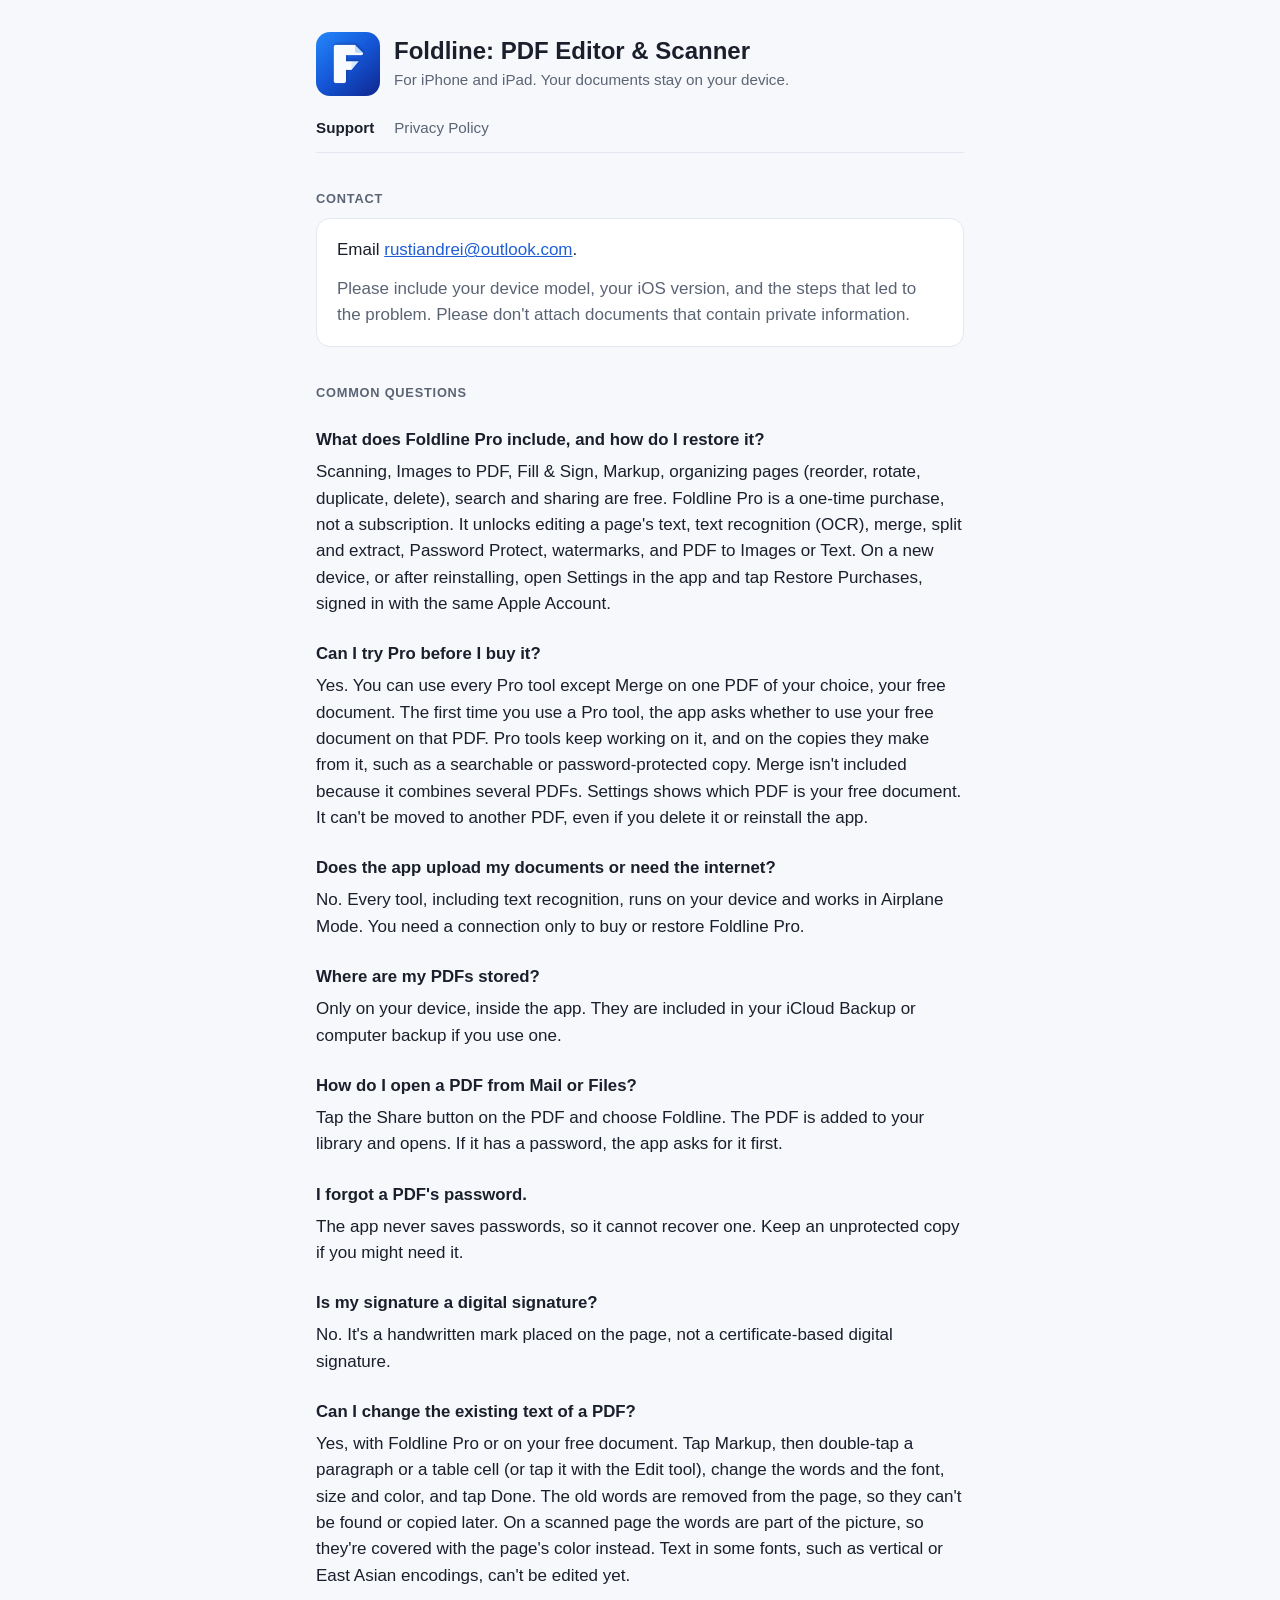
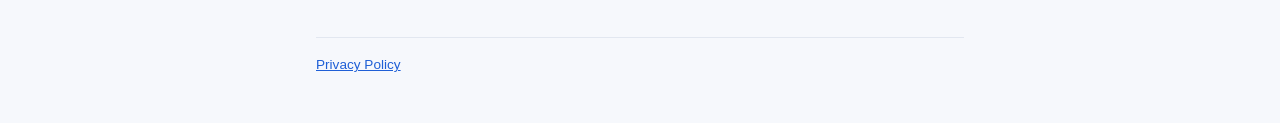
==== index.html @ e6d84f3b "Support and privacy pages for Foldline Co-Authored-By: Claude Opus 5.5 (1M context) <noreply@anthrop" ====
<!doctype html>
<html lang="en">
<head>
  <meta charset="utf-8">
  <meta name="viewport" content="width=device-width, initial-scale=1">
  <title>Foldline Support</title>
  <meta name="description" content="Support for Foldline: PDF Editor &amp; Scanner, an offline PDF scanner and editor for iPhone and iPad.">
  <link rel="icon" type="image/png" href="icon.png">
  <link rel="apple-touch-icon" href="apple-touch-icon.png">
  <link rel="stylesheet" href="style.css">
</head>
<body>
<main>
  <header>
    <img src="icon.png" alt="">
    <div>
      <h1>Foldline: PDF Editor &amp; Scanner</h1>
      <p>For iPhone and iPad. Your documents stay on your device.</p>
    </div>
  </header>

  <nav>
    <a href="./" aria-current="page">Support</a>
    <a href="privacy.html">Privacy Policy</a>
  </nav>

  <h2>Contact</h2>
  <div class="card">
    <p>Email <a href="mailto:rustiandrei@outlook.com">rustiandrei@outlook.com</a>.</p>
    <p class="muted">Please include your device model, your iOS version, and the steps that led to the problem. Please don't attach documents that contain private information.</p>
  </div>

  <h2>Common questions</h2>

  <h3>What does Foldline Pro include, and how do I restore it?</h3>
  <p>Scanning, Images to PDF, Fill &amp; Sign, Markup, organizing pages (reorder, rotate, duplicate, delete), search and sharing are free. Foldline Pro is a one-time purchase, not a subscription. It unlocks editing a page's text, text recognition (OCR), merge, split and extract, Password Protect, watermarks, and PDF to Images or Text. On a new device, or after reinstalling, open Settings in the app and tap Restore Purchases, signed in with the same Apple Account.</p>

  <h3>Can I try Pro before I buy it?</h3>
  <p>Yes. You can use every Pro tool except Merge on one PDF of your choice, your free document. The first time you use a Pro tool, the app asks whether to use your free document on that PDF. Pro tools keep working on it, and on the copies they make from it, such as a searchable or password-protected copy. Merge isn't included because it combines several PDFs. Settings shows which PDF is your free document. It can't be moved to another PDF, even if you delete it or reinstall the app.</p>

  <h3>Does the app upload my documents or need the internet?</h3>
  <p>No. Every tool, including text recognition, runs on your device and works in Airplane Mode. You need a connection only to buy or restore Foldline Pro.</p>

  <h3>Where are my PDFs stored?</h3>
  <p>Only on your device, inside the app. They are included in your iCloud Backup or computer backup if you use one.</p>

  <h3>How do I open a PDF from Mail or Files?</h3>
  <p>Tap the Share button on the PDF and choose Foldline. The PDF is added to your library and opens. If it has a password, the app asks for it first.</p>

  <h3>I forgot a PDF's password.</h3>
  <p>The app never saves passwords, so it cannot recover one. Keep an unprotected copy if you might need it.</p>

  <h3>Is my signature a digital signature?</h3>
  <p>No. It's a handwritten mark placed on the page, not a certificate-based digital signature.</p>

  <h3>Can I change the existing text of a PDF?</h3>
  <p>Yes, with Foldline Pro or on your free document. Tap Markup, then double-tap a paragraph or a table cell (or tap it with the Edit tool), change the words and the font, size and color, and tap Done. The old words are removed from the page, so they can't be found or copied later. On a scanned page the words are part of the picture, so they're covered with the page's color instead. Text in some fonts, such as vertical or East Asian encodings, can't be edited yet.</p>

  <footer>
    <a href="privacy.html">Privacy Policy</a>
  </footer>
</main>
</body>
</html>
---- style.css ----
:root {
  --bg: #f6f8fc;
  --card: #ffffff;
  --text: #1a1f2b;
  --muted: #5b6474;
  --line: #e2e7f0;
  --accent: #1f5fd6;
}

@media (prefers-color-scheme: dark) {
  :root {
    --bg: #0f1218;
    --card: #181c24;
    --text: #e8ebf1;
    --muted: #9aa3b2;
    --line: #2a303b;
    --accent: #6ea8ff;
  }
}

* { box-sizing: border-box; }

body {
  margin: 0;
  background: var(--bg);
  color: var(--text);
  font: 17px/1.55 -apple-system, BlinkMacSystemFont, "Segoe UI", Roboto, Helvetica, Arial, sans-serif;
  -webkit-text-size-adjust: 100%;
}

main {
  max-width: 680px;
  margin: 0 auto;
  padding: 32px 16px 48px;
}

header {
  display: flex;
  align-items: center;
  gap: 14px;
  margin-bottom: 8px;
}

header img {
  width: 64px;
  height: 64px;
  border-radius: 14px;
  flex-shrink: 0;
}

header h1 {
  margin: 0;
  font-size: 1.5rem;
  line-height: 1.2;
}

header p {
  margin: 2px 0 0;
  color: var(--muted);
  font-size: 0.95rem;
}

nav {
  display: flex;
  gap: 20px;
  margin: 20px 0 28px;
  padding-bottom: 12px;
  border-bottom: 1px solid var(--line);
  font-size: 0.95rem;
}

nav a { color: var(--muted); text-decoration: none; }
nav a[aria-current="page"] { color: var(--text); font-weight: 600; }

a { color: var(--accent); }

h2 {
  margin: 36px 0 10px;
  font-size: 0.8rem;
  letter-spacing: 0.06em;
  text-transform: uppercase;
  color: var(--muted);
}

h3 {
  margin: 24px 0 6px;
  font-size: 1.05rem;
}

p { margin: 0 0 12px; }

.card {
  background: var(--card);
  border: 1px solid var(--line);
  border-radius: 14px;
  padding: 18px 20px;
}

.card p:last-child { margin-bottom: 0; }

.muted { color: var(--muted); }

footer {
  margin-top: 48px;
  padding-top: 16px;
  border-top: 1px solid var(--line);
  color: var(--muted);
  font-size: 0.85rem;
}
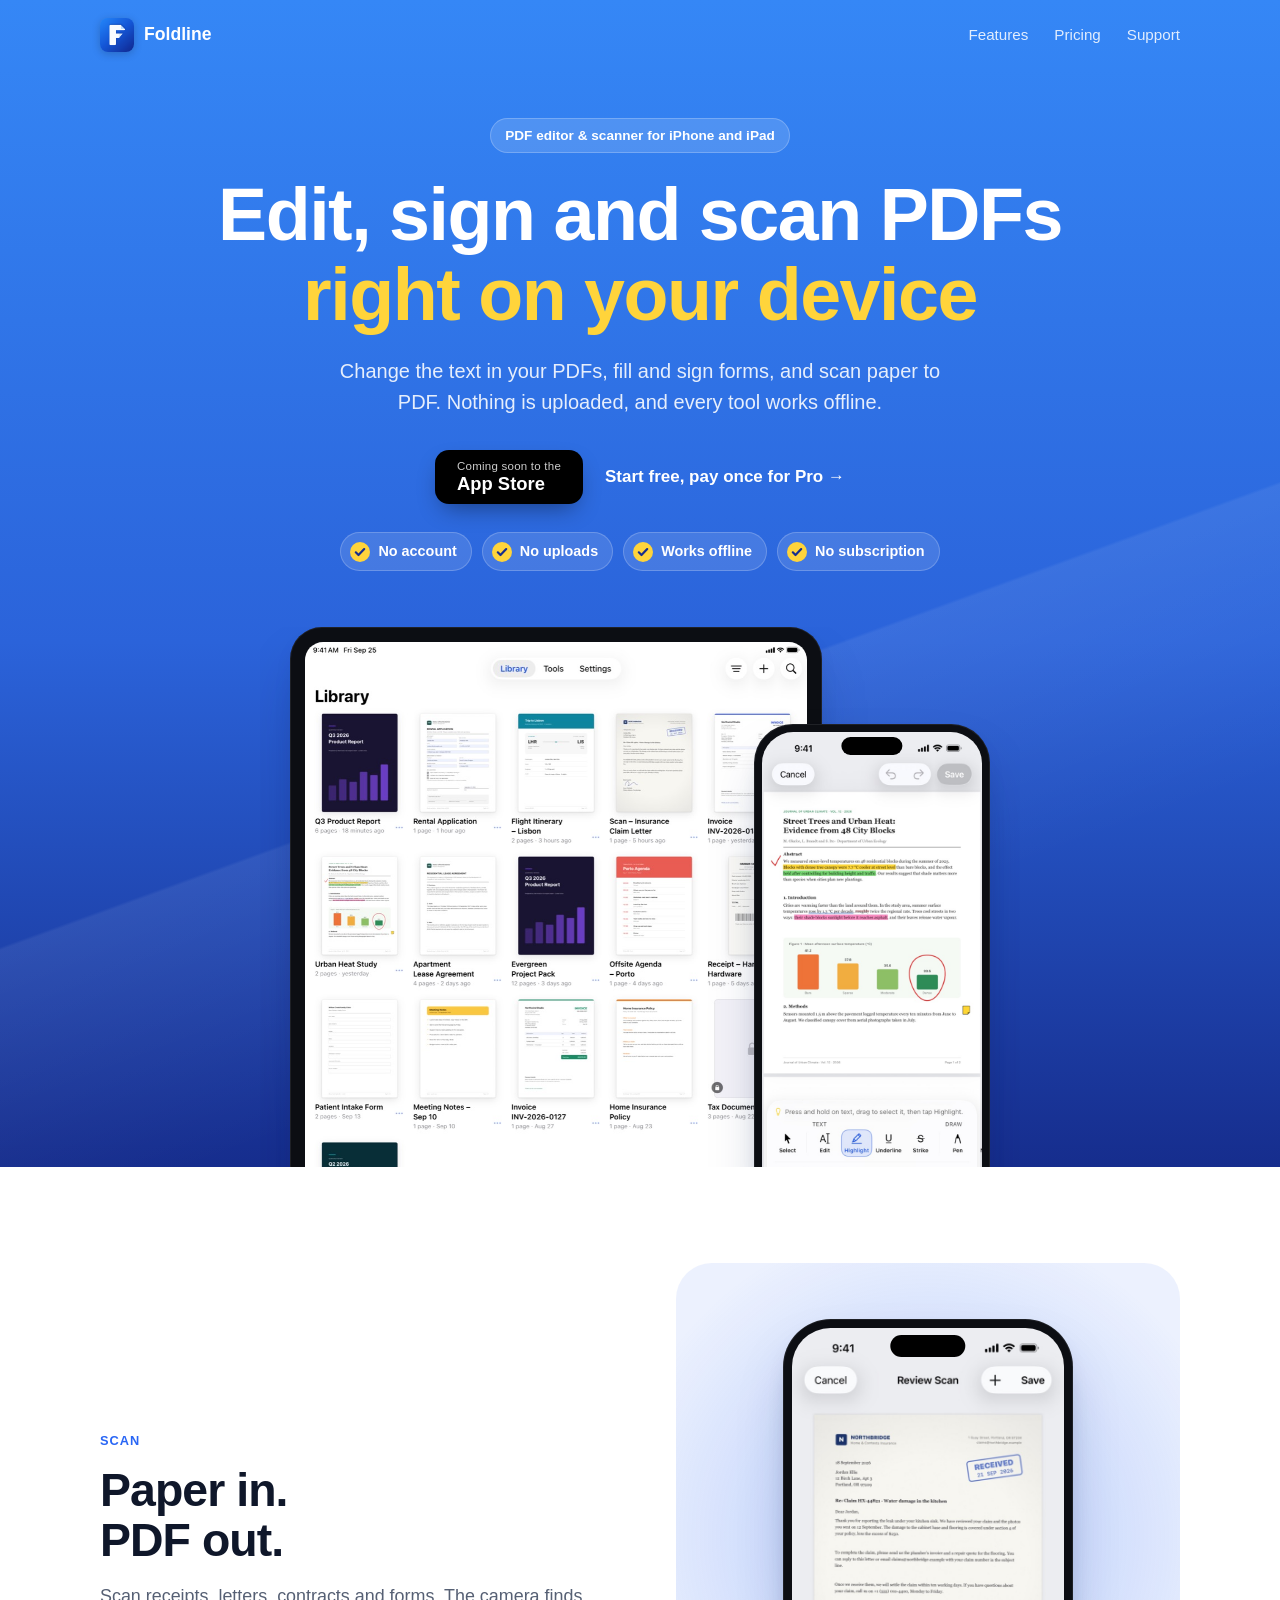
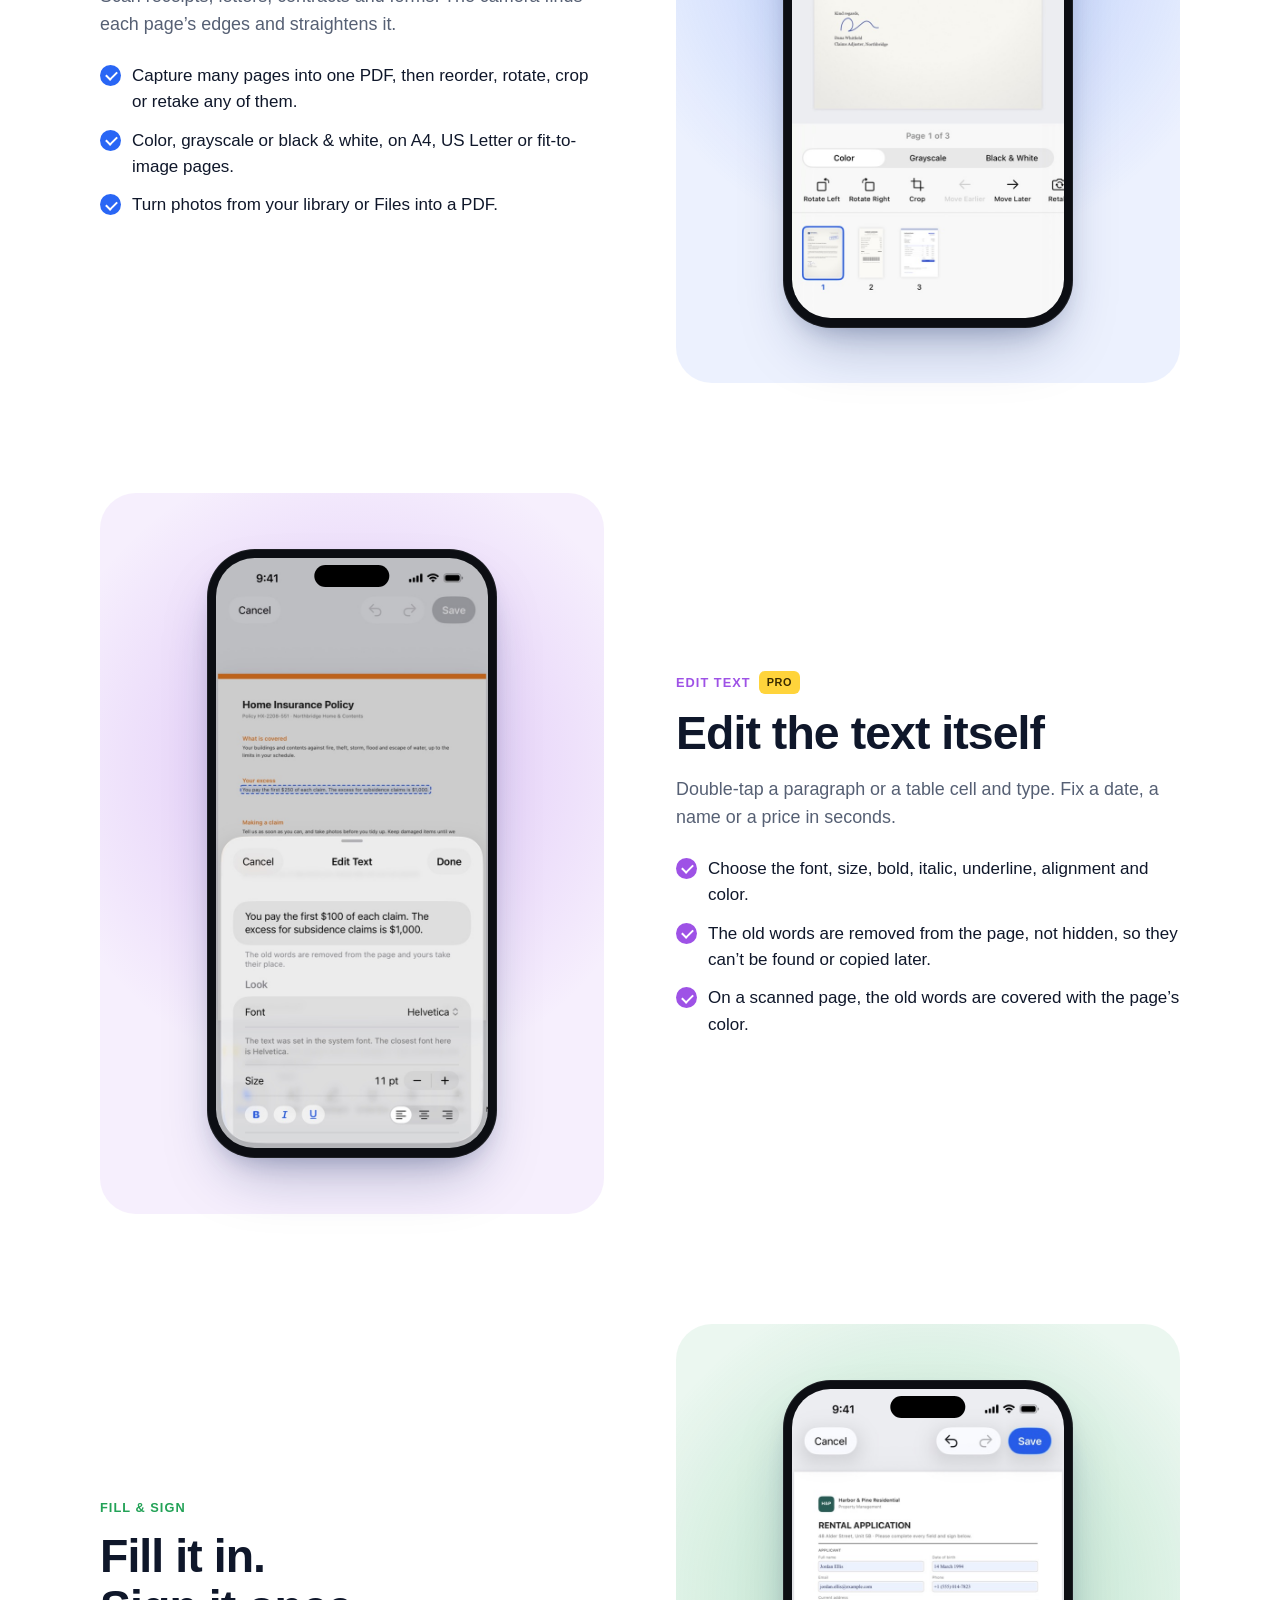
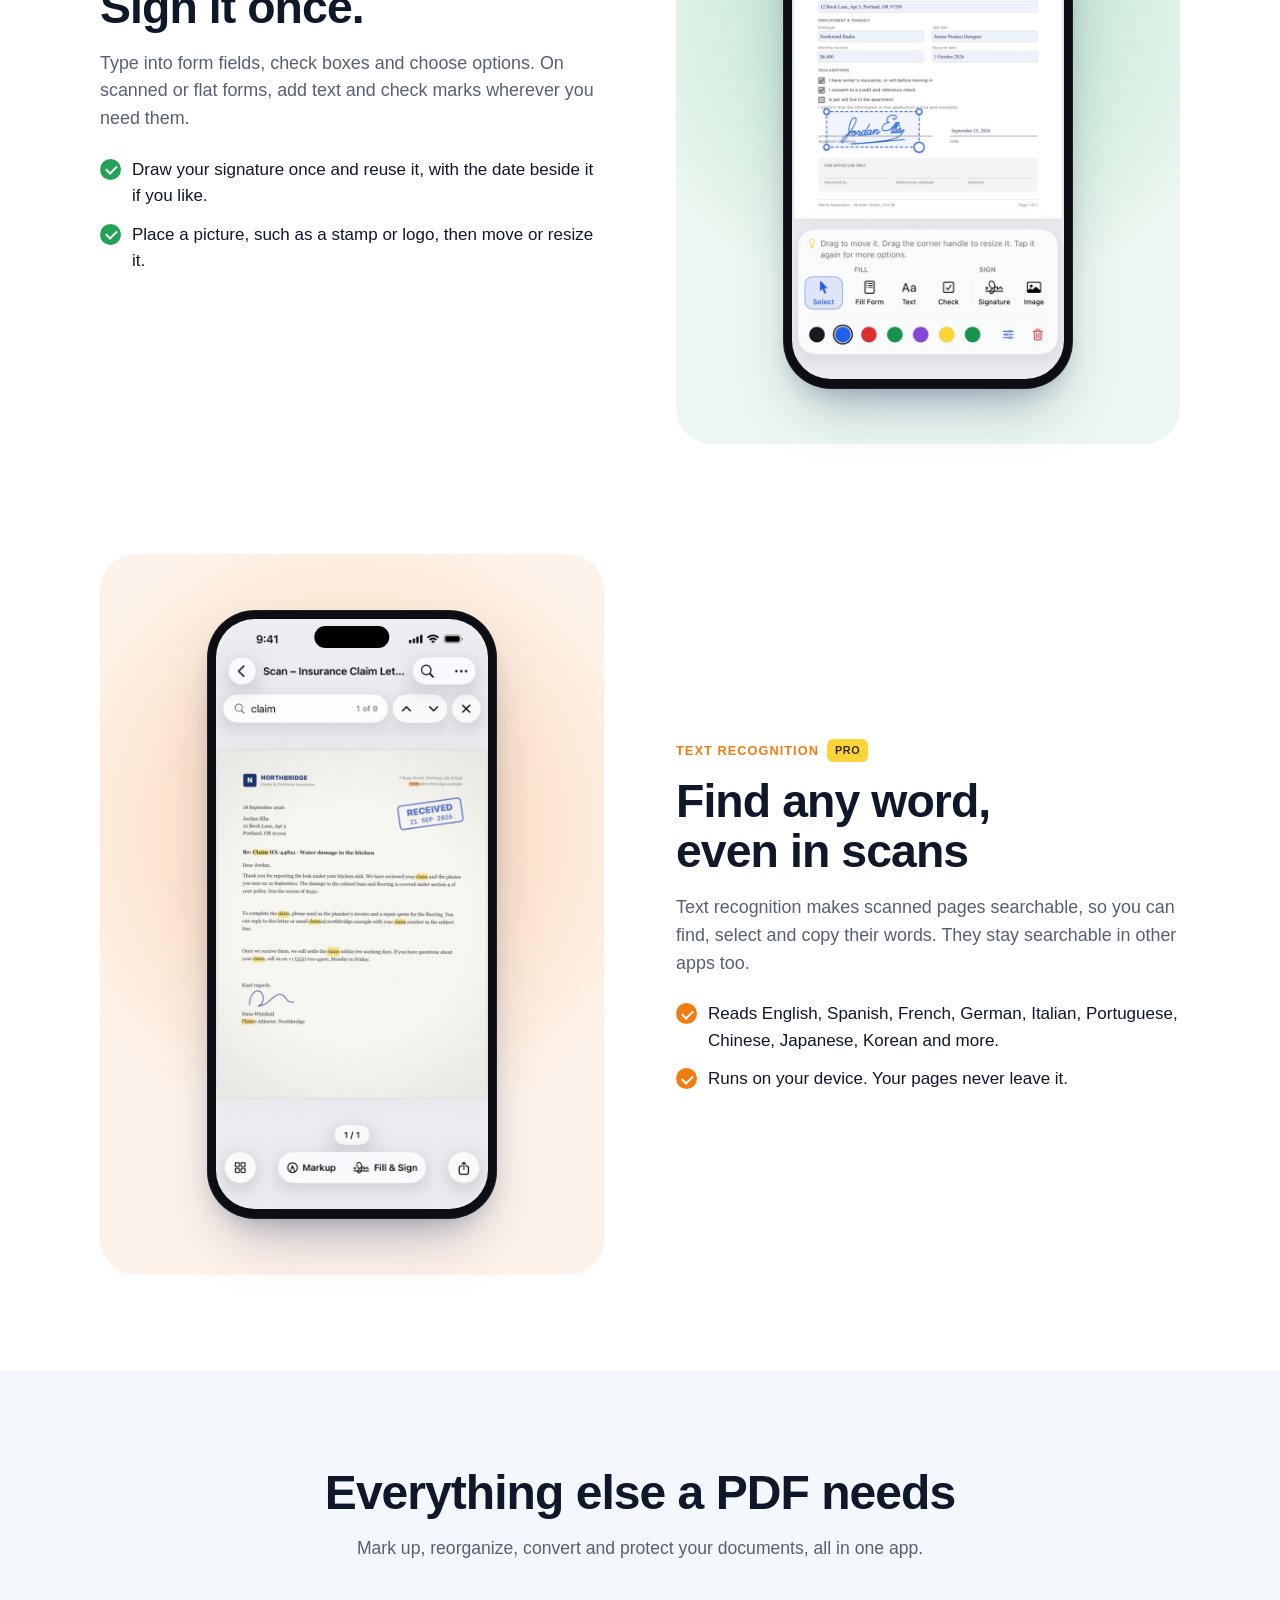
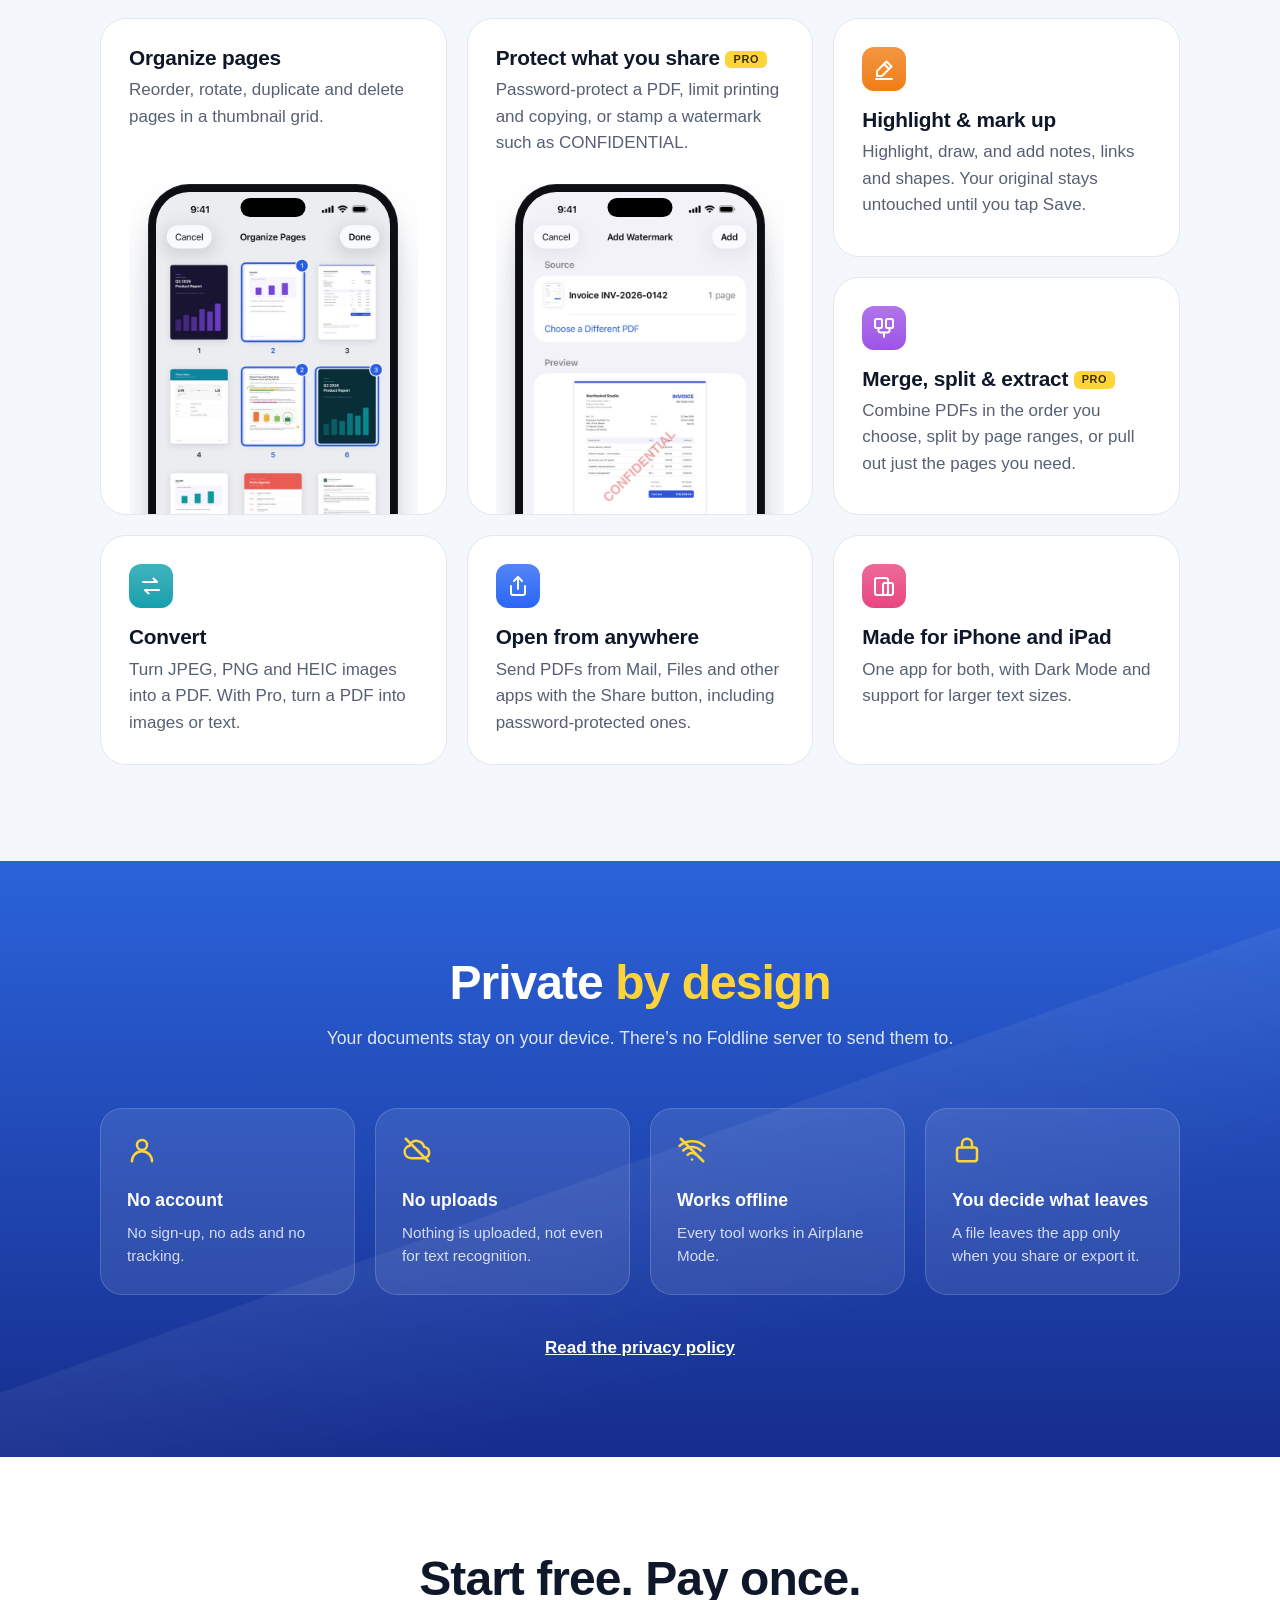
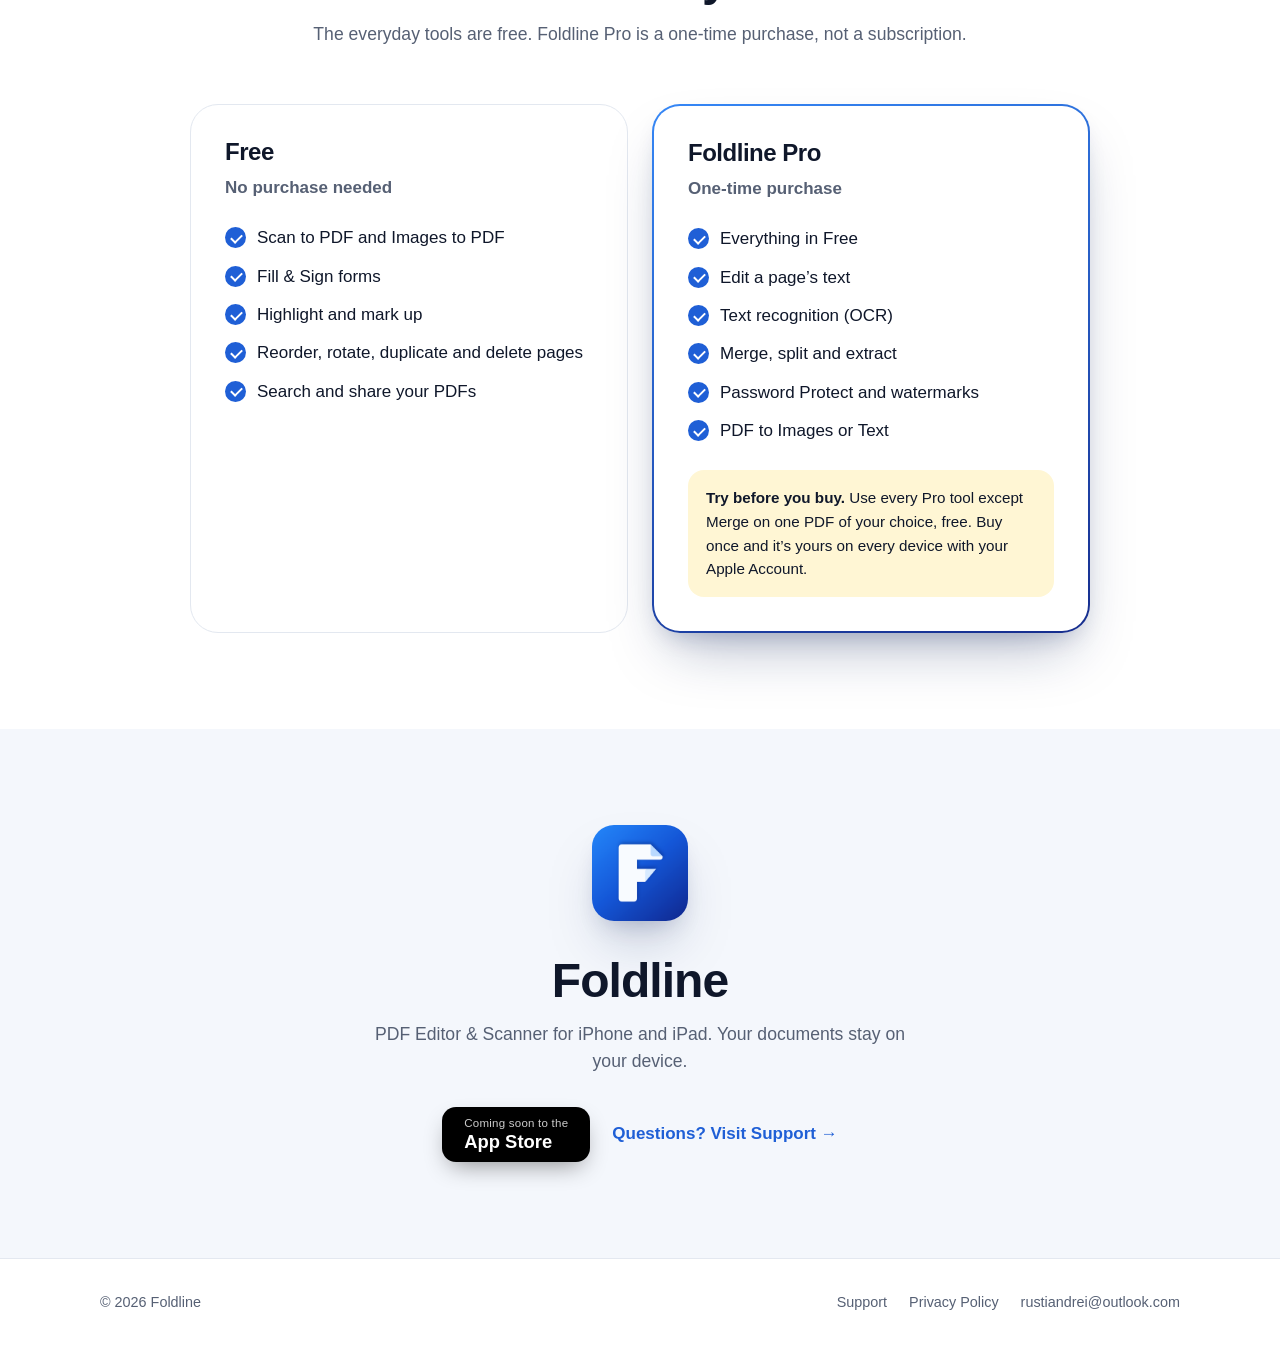
==== commit 67197661: "Marketing home page; support page moves to support.html Co-Authored-By: Claude Opus 5.5 (1M context)" ====
--- a/index.html
+++ b/index.html
@@ -3,62 +3,271 @@
 <head>
   <meta charset="utf-8">
   <meta name="viewport" content="width=device-width, initial-scale=1">
-  <title>Foldline Support</title>
-  <meta name="description" content="Support for Foldline: PDF Editor &amp; Scanner, an offline PDF scanner and editor for iPhone and iPad.">
+  <title>Foldline: PDF Editor &amp; Scanner for iPhone and iPad</title>
+  <meta name="description" content="Edit the text in your PDFs, fill and sign forms, and scan paper to PDF on iPhone and iPad. No account, no uploads, and every tool works offline.">
+  <meta name="theme-color" content="#3587f6">
+  <link rel="canonical" href="https://rustiandrei.github.io/foldline/">
+  <meta property="og:type" content="website">
+  <meta property="og:site_name" content="Foldline">
+  <meta property="og:title" content="Foldline: PDF Editor &amp; Scanner">
+  <meta property="og:description" content="Edit, sign and scan PDFs right on your iPhone and iPad. No account, no uploads, works offline.">
+  <meta property="og:url" content="https://rustiandrei.github.io/foldline/">
+  <meta property="og:image" content="https://rustiandrei.github.io/foldline/og.png">
+  <meta property="og:image:width" content="1200">
+  <meta property="og:image:height" content="630">
+  <meta name="twitter:card" content="summary_large_image">
   <link rel="icon" type="image/png" href="icon.png">
   <link rel="apple-touch-icon" href="apple-touch-icon.png">
-  <link rel="stylesheet" href="style.css">
+  <link rel="stylesheet" href="home.css">
 </head>
 <body>
+
+<header class="hero">
+  <div class="wrap topnav">
+    <a class="brand" href="./"><img src="icon.png" alt="">Foldline</a>
+    <nav>
+      <a class="wide" href="#features">Features</a>
+      <a class="wide" href="#pricing">Pricing</a>
+      <a href="support.html">Support</a>
+    </nav>
+  </div>
+
+  <div class="wrap hero-copy">
+    <span class="pill">PDF editor &amp; scanner for iPhone and iPad</span>
+    <h1><span class="line">Edit, sign and scan PDFs</span> <span class="line hl">right on your device</span></h1>
+    <p class="lede">Change the text in your PDFs, fill and sign forms, and scan paper to PDF. Nothing is uploaded, and every tool works offline.</p>
+    <div class="actions">
+      <span class="store" role="note"><small>Coming soon to the</small><strong>App Store</strong></span>
+      <a class="textlink" href="#pricing">Start free, pay once for Pro →</a>
+    </div>
+    <ul class="checks">
+      <li>No account</li>
+      <li>No uploads</li>
+      <li>Works offline</li>
+      <li>No subscription</li>
+    </ul>
+  </div>
+
+  <div class="devices">
+    <div class="tablet"><div class="bezel"><img src="img/ipad-library.jpg" width="900" height="1200" alt="The Foldline library on iPad, with a report, a rental application, a flight itinerary and a scanned letter"></div></div>
+    <div class="phone"><div class="bezel"><img src="img/iphone-markup.jpg" width="600" height="1304" alt="An article marked up in Foldline on iPhone, with highlighted sentences and a circled chart"></div></div>
+  </div>
+</header>
+
 <main>
-  <header>
-    <img src="icon.png" alt="">
-    <div>
-      <h1>Foldline: PDF Editor &amp; Scanner</h1>
-      <p>For iPhone and iPad. Your documents stay on your device.</p>
-    </div>
-  </header>
-
-  <nav>
-    <a href="./" aria-current="page">Support</a>
-    <a href="privacy.html">Privacy Policy</a>
-  </nav>
-
-  <h2>Contact</h2>
-  <div class="card">
-    <p>Email <a href="mailto:rustiandrei@outlook.com">rustiandrei@outlook.com</a>.</p>
-    <p class="muted">Please include your device model, your iOS version, and the steps that led to the problem. Please don't attach documents that contain private information.</p>
-  </div>
-
-  <h2>Common questions</h2>
-
-  <h3>What does Foldline Pro include, and how do I restore it?</h3>
-  <p>Scanning, Images to PDF, Fill &amp; Sign, Markup, organizing pages (reorder, rotate, duplicate, delete), search and sharing are free. Foldline Pro is a one-time purchase, not a subscription. It unlocks editing a page's text, text recognition (OCR), merge, split and extract, Password Protect, watermarks, and PDF to Images or Text. On a new device, or after reinstalling, open Settings in the app and tap Restore Purchases, signed in with the same Apple Account.</p>
-
-  <h3>Can I try Pro before I buy it?</h3>
-  <p>Yes. You can use every Pro tool except Merge on one PDF of your choice, your free document. The first time you use a Pro tool, the app asks whether to use your free document on that PDF. Pro tools keep working on it, and on the copies they make from it, such as a searchable or password-protected copy. Merge isn't included because it combines several PDFs. Settings shows which PDF is your free document. It can't be moved to another PDF, even if you delete it or reinstall the app.</p>
-
-  <h3>Does the app upload my documents or need the internet?</h3>
-  <p>No. Every tool, including text recognition, runs on your device and works in Airplane Mode. You need a connection only to buy or restore Foldline Pro.</p>
-
-  <h3>Where are my PDFs stored?</h3>
-  <p>Only on your device, inside the app. They are included in your iCloud Backup or computer backup if you use one.</p>
-
-  <h3>How do I open a PDF from Mail or Files?</h3>
-  <p>Tap the Share button on the PDF and choose Foldline. The PDF is added to your library and opens. If it has a password, the app asks for it first.</p>
-
-  <h3>I forgot a PDF's password.</h3>
-  <p>The app never saves passwords, so it cannot recover one. Keep an unprotected copy if you might need it.</p>
-
-  <h3>Is my signature a digital signature?</h3>
-  <p>No. It's a handwritten mark placed on the page, not a certificate-based digital signature.</p>
-
-  <h3>Can I change the existing text of a PDF?</h3>
-  <p>Yes, with Foldline Pro or on your free document. Tap Markup, then double-tap a paragraph or a table cell (or tap it with the Edit tool), change the words and the font, size and color, and tap Done. The old words are removed from the page, so they can't be found or copied later. On a scanned page the words are part of the picture, so they're covered with the page's color instead. Text in some fonts, such as vertical or East Asian encodings, can't be edited yet.</p>
-
-  <footer>
-    <a href="privacy.html">Privacy Policy</a>
-  </footer>
+  <section id="features">
+    <div class="wrap">
+
+      <div class="feature t-blue">
+        <div class="copy">
+          <div class="eyebrow">Scan</div>
+          <h2>Paper in.<br>PDF out.</h2>
+          <p>Scan receipts, letters, contracts and forms. The camera finds each page’s edges and straightens it.</p>
+          <ul class="ticks">
+            <li>Capture many pages into one PDF, then reorder, rotate, crop or retake any of them.</li>
+            <li>Color, grayscale or black &amp; white, on A4, US Letter or fit-to-image pages.</li>
+            <li>Turn photos from your library or Files into a PDF.</li>
+          </ul>
+        </div>
+        <div class="visual">
+          <div class="phone"><div class="bezel"><img src="img/iphone-scan-review.jpg" width="600" height="1304" loading="lazy" alt="Reviewing a three-page scan, with color, grayscale and black and white options"></div></div>
+        </div>
+      </div>
+
+      <div class="feature t-purple">
+        <div class="copy">
+          <div class="eyebrow">Edit text <span class="pro">Pro</span></div>
+          <h2>Edit the text itself</h2>
+          <p>Double-tap a paragraph or a table cell and type. Fix a date, a name or a price in seconds.</p>
+          <ul class="ticks">
+            <li>Choose the font, size, bold, italic, underline, alignment and color.</li>
+            <li>The old words are removed from the page, not hidden, so they can’t be found or copied later.</li>
+            <li>On a scanned page, the old words are covered with the page’s color.</li>
+          </ul>
+        </div>
+        <div class="visual">
+          <div class="phone"><div class="bezel"><img src="img/iphone-edit-text.jpg" width="600" height="1304" loading="lazy" alt="Changing a sentence in an insurance policy with the Edit Text panel"></div></div>
+        </div>
+      </div>
+
+      <div class="feature t-green">
+        <div class="copy">
+          <div class="eyebrow">Fill &amp; Sign</div>
+          <h2>Fill it in.<br>Sign it once.</h2>
+          <p>Type into form fields, check boxes and choose options. On scanned or flat forms, add text and check marks wherever you need them.</p>
+          <ul class="ticks">
+            <li>Draw your signature once and reuse it, with the date beside it if you like.</li>
+            <li>Place a picture, such as a stamp or logo, then move or resize it.</li>
+          </ul>
+        </div>
+        <div class="visual">
+          <div class="phone"><div class="bezel"><img src="img/iphone-fill-sign.jpg" width="600" height="1304" loading="lazy" alt="A rental application filled in and signed in Foldline"></div></div>
+        </div>
+      </div>
+
+      <div class="feature t-orange">
+        <div class="copy">
+          <div class="eyebrow">Text recognition <span class="pro">Pro</span></div>
+          <h2>Find any word, even in scans</h2>
+          <p>Text recognition makes scanned pages searchable, so you can find, select and copy their words. They stay searchable in other apps too.</p>
+          <ul class="ticks">
+            <li>Reads English, Spanish, French, German, Italian, Portuguese, Chinese, Japanese, Korean and more.</li>
+            <li>Runs on your device. Your pages never leave it.</li>
+          </ul>
+        </div>
+        <div class="visual">
+          <div class="phone"><div class="bezel"><img src="img/iphone-search.jpg" width="600" height="1304" loading="lazy" alt="Searching a scanned letter for the word claim, with each match highlighted"></div></div>
+        </div>
+      </div>
+
+    </div>
+  </section>
+
+  <section class="alt">
+    <div class="wrap">
+      <div class="section-head">
+        <h2>Everything else a PDF needs</h2>
+        <p>Mark up, reorganize, convert and protect your documents, all in one app.</p>
+      </div>
+
+      <div class="bento">
+        <div class="card tall t-indigo">
+          <h3>Organize pages</h3>
+          <p>Reorder, rotate, duplicate and delete pages in a thumbnail grid.</p>
+          <div class="shot"><div class="phone"><div class="bezel"><img src="img/iphone-organize.jpg" width="600" height="1304" loading="lazy" alt="Selecting pages in the Organize Pages grid"></div></div></div>
+        </div>
+
+        <div class="card tall t-red">
+          <h3>Protect what you share <span class="pro">Pro</span></h3>
+          <p>Password-protect a PDF, limit printing and copying, or stamp a watermark such as CONFIDENTIAL.</p>
+          <div class="shot"><div class="phone"><div class="bezel"><img src="img/iphone-watermark.jpg" width="600" height="1304" loading="lazy" alt="Adding a CONFIDENTIAL watermark to an invoice"></div></div></div>
+        </div>
+
+        <div class="card t-orange">
+          <div class="tile"><svg viewBox="0 0 24 24" fill="none" stroke="currentColor" stroke-width="2" stroke-linecap="round" stroke-linejoin="round" aria-hidden="true"><path d="M14.5 4.5l5 5L10 19H5v-5z"/><path d="M12 7l5 5"/><path d="M4 22h16"/></svg></div>
+          <h3>Highlight &amp; mark up</h3>
+          <p>Highlight, draw, and add notes, links and shapes. Your original stays untouched until you tap Save.</p>
+        </div>
+
+        <div class="card t-purple">
+          <div class="tile"><svg viewBox="0 0 24 24" fill="none" stroke="currentColor" stroke-width="2" stroke-linecap="round" stroke-linejoin="round" aria-hidden="true"><rect x="3" y="3" width="7" height="9" rx="1.5"/><rect x="14" y="3" width="7" height="9" rx="1.5"/><path d="M6.5 12v2.5a2 2 0 0 0 2 2h7a2 2 0 0 0 2-2V12"/><path d="M12 16.5V21"/></svg></div>
+          <h3>Merge, split &amp; extract <span class="pro">Pro</span></h3>
+          <p>Combine PDFs in the order you choose, split by page ranges, or pull out just the pages you need.</p>
+        </div>
+
+        <div class="card t-teal">
+          <div class="tile"><svg viewBox="0 0 24 24" fill="none" stroke="currentColor" stroke-width="2" stroke-linecap="round" stroke-linejoin="round" aria-hidden="true"><path d="M4 8h14l-3.5-3.5"/><path d="M20 16H6l3.5 3.5"/></svg></div>
+          <h3>Convert</h3>
+          <p>Turn JPEG, PNG and HEIC images into a PDF. With Pro, turn a PDF into images or text.</p>
+        </div>
+
+        <div class="card t-blue">
+          <div class="tile"><svg viewBox="0 0 24 24" fill="none" stroke="currentColor" stroke-width="2" stroke-linecap="round" stroke-linejoin="round" aria-hidden="true"><path d="M12 3v12"/><path d="M8 7l4-4 4 4"/><path d="M5 12v7a2 2 0 0 0 2 2h10a2 2 0 0 0 2-2v-7"/></svg></div>
+          <h3>Open from anywhere</h3>
+          <p>Send PDFs from Mail, Files and other apps with the Share button, including password-protected ones.</p>
+        </div>
+
+        <div class="card t-pink last">
+          <div class="tile"><svg viewBox="0 0 24 24" fill="none" stroke="currentColor" stroke-width="2" stroke-linecap="round" stroke-linejoin="round" aria-hidden="true"><rect x="3" y="4" width="13" height="17" rx="2"/><rect x="11" y="9" width="10" height="12" rx="2"/></svg></div>
+          <h3>Made for iPhone and iPad</h3>
+          <p>One app for both, with Dark Mode and support for larger text sizes.</p>
+        </div>
+      </div>
+    </div>
+  </section>
+
+  <section class="band">
+    <div class="wrap">
+      <div class="section-head">
+        <h2>Private <span class="hl">by design</span></h2>
+        <p>Your documents stay on your device. There’s no Foldline server to send them to.</p>
+      </div>
+      <ul class="promises">
+        <li>
+          <svg viewBox="0 0 24 24" fill="none" stroke="currentColor" stroke-width="2" stroke-linecap="round" stroke-linejoin="round" aria-hidden="true"><circle cx="12" cy="8" r="4"/><path d="M4 21a8 8 0 0 1 16 0"/></svg>
+          <strong>No account</strong>
+          <span>No sign-up, no ads and no tracking.</span>
+        </li>
+        <li>
+          <svg viewBox="0 0 24 24" fill="none" stroke="currentColor" stroke-width="2" stroke-linecap="round" stroke-linejoin="round" aria-hidden="true"><path d="M7 18.5h10a4.5 4.5 0 0 0 .6-9A6 6 0 0 0 6.1 8.6 5 5 0 0 0 7 18.5z"/><path d="M3 3l18 18"/></svg>
+          <strong>No uploads</strong>
+          <span>Nothing is uploaded, not even for text recognition.</span>
+        </li>
+        <li>
+          <svg viewBox="0 0 24 24" fill="none" stroke="currentColor" stroke-width="2" stroke-linecap="round" stroke-linejoin="round" aria-hidden="true"><path d="M2 8.8a15 15 0 0 1 20 0"/><path d="M5 12.4a10 10 0 0 1 14 0"/><path d="M8.5 15.9a5 5 0 0 1 7 0"/><path d="M12 19.5h.01"/><path d="M3 3l18 18"/></svg>
+          <strong>Works offline</strong>
+          <span>Every tool works in Airplane Mode.</span>
+        </li>
+        <li>
+          <svg viewBox="0 0 24 24" fill="none" stroke="currentColor" stroke-width="2" stroke-linecap="round" stroke-linejoin="round" aria-hidden="true"><rect x="4" y="10" width="16" height="11" rx="2"/><path d="M8 10V7a4 4 0 0 1 8 0v3"/></svg>
+          <strong>You decide what leaves</strong>
+          <span>A file leaves the app only when you share or export it.</span>
+        </li>
+      </ul>
+      <p class="more-link"><a href="privacy.html">Read the privacy policy</a></p>
+    </div>
+  </section>
+
+  <section id="pricing">
+    <div class="wrap">
+      <div class="section-head">
+        <h2>Start free. Pay once.</h2>
+        <p>The everyday tools are free. Foldline Pro is a one-time purchase, not a subscription.</p>
+      </div>
+
+      <div class="plans">
+        <div class="plan">
+          <h3>Free</h3>
+          <p class="price">No purchase needed</p>
+          <ul class="ticks">
+            <li>Scan to PDF and Images to PDF</li>
+            <li>Fill &amp; Sign forms</li>
+            <li>Highlight and mark up</li>
+            <li>Reorder, rotate, duplicate and delete pages</li>
+            <li>Search and share your PDFs</li>
+          </ul>
+        </div>
+
+        <div class="plan featured">
+          <h3>Foldline Pro</h3>
+          <p class="price">One-time purchase</p>
+          <ul class="ticks">
+            <li>Everything in Free</li>
+            <li>Edit a page’s text</li>
+            <li>Text recognition (OCR)</li>
+            <li>Merge, split and extract</li>
+            <li>Password Protect and watermarks</li>
+            <li>PDF to Images or Text</li>
+          </ul>
+          <p class="note"><strong>Try before you buy.</strong> Use every Pro tool except Merge on one PDF of your choice, free. Buy once and it’s yours on every device with your Apple Account.</p>
+        </div>
+      </div>
+    </div>
+  </section>
+
+  <section class="final alt">
+    <div class="wrap">
+      <img class="icon" src="icon.png" width="96" height="96" alt="">
+      <h2>Foldline</h2>
+      <p>PDF Editor &amp; Scanner for iPhone and iPad. Your documents stay on your device.</p>
+      <div class="actions">
+        <span class="store" role="note"><small>Coming soon to the</small><strong>App Store</strong></span>
+        <a class="textlink" href="support.html">Questions? Visit Support →</a>
+      </div>
+    </div>
+  </section>
 </main>
+
+<footer>
+  <div class="wrap">
+    <span>© 2026 Foldline</span>
+    <nav>
+      <a href="support.html">Support</a>
+      <a href="privacy.html">Privacy Policy</a>
+      <a href="mailto:rustiandrei@outlook.com">rustiandrei@outlook.com</a>
+    </nav>
+  </div>
+</footer>
+
 </body>
 </html>
--- a/home.css
+++ b/home.css
@@ -0,0 +1,478 @@
+:root {
+  --blue-1: #3587f6;
+  --blue-2: #2b63da;
+  --blue-3: #162d8d;
+  --yellow: #ffd43b;
+
+  --bg: #ffffff;
+  --bg-alt: #f4f7fc;
+  --card: #ffffff;
+  --text: #0f172a;
+  --muted: #566074;
+  --line: #e3e8f0;
+  --accent: #1f5fd6;
+  --shadow: 0 30px 60px -20px rgba(15, 35, 90, 0.35), 0 12px 24px -12px rgba(15, 35, 90, 0.25);
+}
+
+@media (prefers-color-scheme: dark) {
+  :root {
+    --bg: #0b0e14;
+    --bg-alt: #10141c;
+    --card: #151a23;
+    --text: #e9edf3;
+    --muted: #9aa3b2;
+    --line: #232a36;
+    --accent: #6ea8ff;
+    --shadow: 0 30px 60px -20px rgba(0, 0, 0, 0.7), 0 12px 24px -12px rgba(0, 0, 0, 0.5);
+  }
+}
+
+* { box-sizing: border-box; }
+
+html { scroll-behavior: smooth; }
+@media (prefers-reduced-motion: reduce) { html { scroll-behavior: auto; } }
+
+body {
+  margin: 0;
+  background: var(--bg);
+  color: var(--text);
+  font: 17px/1.55 -apple-system, BlinkMacSystemFont, "SF Pro Text", "Segoe UI", Roboto, Helvetica, Arial, sans-serif;
+  -webkit-font-smoothing: antialiased;
+  -webkit-text-size-adjust: 100%;
+}
+
+a { color: var(--accent); }
+
+.wrap {
+  width: min(1120px, 100%);
+  margin: 0 auto;
+  padding: 0 20px;
+}
+
+h1, h2, h3 {
+  text-wrap: balance;
+  font-family: -apple-system, BlinkMacSystemFont, "SF Pro Display", "Segoe UI", Roboto, Helvetica, Arial, sans-serif;
+  letter-spacing: -0.02em;
+  line-height: 1.08;
+  margin: 0;
+}
+
+.hl { color: var(--yellow); }
+
+/* ---------- Devices ---------- */
+
+.phone, .tablet { container-type: inline-size; }
+.phone { width: var(--w, 280px); max-width: 100%; }
+.tablet { width: var(--w, 480px); max-width: 100%; }
+
+.bezel {
+  position: relative;
+  background: #0c0e13;
+  box-shadow: var(--shadow), inset 0 0 0 1px rgba(255, 255, 255, 0.08);
+}
+.bezel img { display: block; width: 100%; height: auto; }
+
+.phone .bezel { padding: 3.2cqw; border-radius: 16.5cqw; }
+.phone .bezel img { border-radius: 13.3cqw; }
+.phone .bezel::after {
+  content: "";
+  position: absolute;
+  top: 5.6cqw;
+  left: 50%;
+  width: 26cqw;
+  height: 7.6cqw;
+  transform: translateX(-50%);
+  background: #000;
+  border-radius: 99px;
+}
+
+.tablet .bezel { padding: 2.8cqw; border-radius: 6cqw; }
+.tablet .bezel img { border-radius: 3.4cqw; }
+
+/* ---------- Hero ---------- */
+
+.hero {
+  position: relative;
+  overflow: hidden;
+  color: #fff;
+  background:
+    linear-gradient(160deg, transparent 58%, rgba(255, 255, 255, 0.07) 58.2%, transparent 76%),
+    linear-gradient(180deg, var(--blue-1) 0%, var(--blue-2) 55%, var(--blue-3) 100%);
+}
+
+.topnav {
+  display: flex;
+  align-items: center;
+  justify-content: space-between;
+  padding-top: 18px;
+  padding-bottom: 18px;
+}
+
+.brand {
+  display: flex;
+  align-items: center;
+  gap: 10px;
+  color: #fff;
+  text-decoration: none;
+  font-weight: 700;
+  font-size: 1.1rem;
+}
+.brand img { width: 34px; height: 34px; border-radius: 8px; box-shadow: 0 2px 8px rgba(0, 0, 0, 0.2); }
+
+.topnav nav { display: flex; gap: 26px; font-size: 0.95rem; }
+.topnav nav a { color: rgba(255, 255, 255, 0.85); text-decoration: none; }
+.topnav nav a:hover { color: #fff; }
+
+.hero-copy {
+  text-align: center;
+  max-width: 960px;
+  margin: 0 auto;
+  padding-top: 48px;
+}
+
+.pill {
+  display: inline-block;
+  padding: 6px 14px;
+  border-radius: 99px;
+  background: rgba(255, 255, 255, 0.14);
+  border: 1px solid rgba(255, 255, 255, 0.22);
+  font-size: 0.85rem;
+  font-weight: 600;
+}
+
+.hero h1 .line { display: block; }
+.hero h1 {
+  margin-top: 22px;
+  font-size: clamp(2.5rem, 6.4vw, 4.6rem);
+  font-weight: 800;
+}
+
+.hero .lede {
+  margin: 22px auto 0;
+  max-width: 620px;
+  font-size: clamp(1.05rem, 2.2vw, 1.25rem);
+  color: rgba(255, 255, 255, 0.88);
+}
+
+.actions {
+  display: flex;
+  flex-wrap: wrap;
+  justify-content: center;
+  align-items: center;
+  gap: 14px 22px;
+  margin-top: 32px;
+}
+
+.store {
+  display: inline-flex;
+  flex-direction: column;
+  align-items: flex-start;
+  padding: 10px 22px;
+  border-radius: 14px;
+  background: #000;
+  color: #fff;
+  line-height: 1.15;
+  text-decoration: none;
+  box-shadow: 0 10px 24px -8px rgba(0, 0, 0, 0.45);
+}
+.store small { font-size: 0.72rem; opacity: 0.8; letter-spacing: 0.02em; }
+.store strong { font-size: 1.15rem; }
+
+.textlink { color: #fff; font-weight: 600; text-decoration: none; }
+.textlink:hover { text-decoration: underline; }
+
+.checks {
+  display: flex;
+  flex-wrap: wrap;
+  justify-content: center;
+  gap: 10px;
+  margin: 28px 0 0;
+  padding: 0;
+  list-style: none;
+}
+.checks li {
+  display: flex;
+  align-items: center;
+  gap: 8px;
+  padding: 7px 14px 7px 9px;
+  border-radius: 99px;
+  background: rgba(255, 255, 255, 0.12);
+  border: 1px solid rgba(255, 255, 255, 0.2);
+  font-size: 0.9rem;
+  font-weight: 600;
+}
+.checks li::before {
+  content: "";
+  width: 20px;
+  height: 20px;
+  flex-shrink: 0;
+  background: url("data:image/svg+xml,%3Csvg xmlns='http://www.w3.org/2000/svg' viewBox='0 0 20 20'%3E%3Ccircle cx='10' cy='10' r='10' fill='%23ffd43b'/%3E%3Cpath d='M5.8 10.3l2.7 2.7 5.7-5.9' fill='none' stroke='%23162d8d' stroke-width='2.2' stroke-linecap='round' stroke-linejoin='round'/%3E%3C/svg%3E") center / contain no-repeat;
+}
+
+.devices {
+  position: relative;
+  width: min(760px, 100%);
+  height: clamp(300px, 62vw, 540px);
+  margin: 56px auto 0;
+  overflow: hidden;
+}
+.devices .tablet { --w: 70%; margin: 0 auto 0 4%; }
+.devices .phone { --w: 31%; position: absolute; right: 4%; top: 18%; }
+
+/* ---------- Sections ---------- */
+
+section { padding: 96px 0; }
+.alt { background: var(--bg-alt); }
+
+.section-head { text-align: center; max-width: 680px; margin: 0 auto 56px; }
+.section-head h2 { font-size: clamp(2rem, 4.4vw, 3rem); font-weight: 800; }
+.section-head p { margin: 16px 0 0; color: var(--muted); font-size: 1.1rem; }
+
+.eyebrow {
+  display: inline-flex;
+  align-items: center;
+  gap: 8px;
+  margin-bottom: 14px;
+  color: var(--tint);
+  font-size: 0.8rem;
+  font-weight: 700;
+  letter-spacing: 0.08em;
+  text-transform: uppercase;
+}
+
+.pro {
+  display: inline-block;
+  padding: 3px 8px;
+  border-radius: 6px;
+  background: var(--yellow);
+  color: #3a2c00;
+  font-size: 0.68rem;
+  font-weight: 800;
+  letter-spacing: 0.06em;
+  text-transform: uppercase;
+  vertical-align: middle;
+}
+
+/* Feature rows */
+
+.feature {
+  display: grid;
+  grid-template-columns: 1fr 1fr;
+  align-items: center;
+  gap: 72px;
+}
+.feature + .feature { margin-top: 110px; }
+.feature:nth-of-type(even) .copy { order: 2; }
+
+.feature h2 { font-size: clamp(2rem, 4vw, 2.9rem); font-weight: 800; }
+.feature .copy > p { margin: 18px 0 0; color: var(--muted); font-size: 1.12rem; }
+
+.ticks { margin: 24px 0 0; padding: 0; list-style: none; }
+.ticks li { position: relative; padding-left: 32px; margin-top: 12px; }
+.ticks li::before {
+  content: "";
+  position: absolute;
+  left: 0;
+  top: 2px;
+  width: 21px;
+  height: 21px;
+  border-radius: 50%;
+  background: var(--tint);
+}
+.ticks li::after {
+  content: "";
+  position: absolute;
+  left: 7.5px;
+  top: 6.5px;
+  width: 5px;
+  height: 9px;
+  border: solid #fff;
+  border-width: 0 2.2px 2.2px 0;
+  transform: rotate(45deg);
+}
+
+.visual {
+  display: flex;
+  justify-content: center;
+  padding: 56px 20px;
+  border-radius: 36px;
+  background:
+    radial-gradient(circle at 50% 38%, color-mix(in srgb, var(--tint) 30%, transparent), transparent 62%),
+    color-mix(in srgb, var(--tint) 9%, var(--bg));
+}
+.visual .phone { --w: 290px; }
+
+.t-blue { --tint: #2966f5; }
+.t-purple { --tint: #9e52e6; }
+.t-green { --tint: #23a257; }
+.t-orange { --tint: #f07d12; }
+.t-pink { --tint: #e8457f; }
+.t-teal { --tint: #11a0ad; }
+.t-indigo { --tint: #5c57e6; }
+.t-red { --tint: #ec3b3d; }
+
+@media (prefers-color-scheme: dark) {
+  .t-blue { --tint: #5b8cff; }
+  .t-purple { --tint: #b57cf0; }
+  .t-green { --tint: #3cc576; }
+  .t-orange { --tint: #ff9a3d; }
+}
+
+/* Bento */
+
+.bento {
+  display: grid;
+  grid-template-columns: repeat(3, 1fr);
+  gap: 20px;
+}
+
+.card {
+  display: flex;
+  flex-direction: column;
+  padding: 28px;
+  border-radius: 26px;
+  background: var(--card);
+  border: 1px solid var(--line);
+  overflow: hidden;
+}
+.card h3 { font-size: 1.3rem; font-weight: 700; letter-spacing: -0.01em; }
+.card p { margin: 8px 0 0; color: var(--muted); }
+.card.tall { grid-row: span 2; padding-bottom: 0; }
+.card.tall p { margin-bottom: 28px; }
+
+.card .shot {
+  position: relative;
+  height: 330px;
+  margin-top: auto;
+  overflow: hidden;
+  display: flex;
+  justify-content: center;
+}
+.card .shot .phone { --w: 250px; }
+
+.tile {
+  display: grid;
+  place-items: center;
+  width: 44px;
+  height: 44px;
+  margin-bottom: 18px;
+  border-radius: 12px;
+  color: #fff;
+  background: linear-gradient(180deg, color-mix(in srgb, var(--tint) 80%, #fff), var(--tint));
+}
+.tile svg { width: 24px; height: 24px; }
+
+/* Privacy band */
+
+.band {
+  color: #fff;
+  background:
+    linear-gradient(160deg, transparent 50%, rgba(255, 255, 255, 0.06) 50.2%, transparent 72%),
+    linear-gradient(180deg, var(--blue-2), var(--blue-3));
+}
+.band .section-head p { color: rgba(255, 255, 255, 0.85); }
+
+.promises {
+  display: grid;
+  grid-template-columns: repeat(4, 1fr);
+  gap: 20px;
+  margin: 0;
+  padding: 0;
+  list-style: none;
+}
+.promises li {
+  padding: 26px;
+  border-radius: 22px;
+  background: rgba(255, 255, 255, 0.09);
+  border: 1px solid rgba(255, 255, 255, 0.16);
+}
+.promises svg { width: 30px; height: 30px; color: var(--yellow); }
+.promises strong { display: block; margin-top: 14px; font-size: 1.1rem; }
+.promises span { display: block; margin-top: 6px; color: rgba(255, 255, 255, 0.8); font-size: 0.95rem; }
+
+.band .more-link { text-align: center; margin: 40px 0 0; }
+.band .more-link a { color: #fff; font-weight: 600; }
+
+/* Pricing */
+
+.plans {
+  display: grid;
+  grid-template-columns: 1fr 1fr;
+  gap: 24px;
+  max-width: 900px;
+  margin: 0 auto;
+}
+
+.plan {
+  padding: 34px;
+  border-radius: 28px;
+  background: var(--card);
+  border: 1px solid var(--line);
+}
+.plan.featured {
+  border: 2px solid transparent;
+  background:
+    linear-gradient(var(--card), var(--card)) padding-box,
+    linear-gradient(160deg, var(--blue-1), var(--blue-3)) border-box;
+  box-shadow: var(--shadow);
+}
+.plan h3 { font-size: 1.5rem; font-weight: 800; }
+.plan .price { margin: 10px 0 0; color: var(--muted); font-weight: 600; }
+.plan .ticks li::before { background: var(--accent); }
+.plan .note {
+  margin: 26px 0 0;
+  padding: 16px 18px;
+  border-radius: 16px;
+  background: color-mix(in srgb, var(--yellow) 22%, var(--card));
+  font-size: 0.95rem;
+}
+
+/* Final call to action */
+
+.final { text-align: center; }
+.final img.icon { width: 96px; height: 96px; border-radius: 22px; box-shadow: var(--shadow); }
+.final h2 { margin-top: 26px; font-size: clamp(2rem, 4.4vw, 3rem); font-weight: 800; }
+.final p { margin: 14px auto 0; max-width: 560px; color: var(--muted); font-size: 1.1rem; }
+.final .actions .textlink { color: var(--accent); }
+
+footer {
+  padding: 32px 0 44px;
+  border-top: 1px solid var(--line);
+  color: var(--muted);
+  font-size: 0.9rem;
+}
+footer .wrap { display: flex; flex-wrap: wrap; justify-content: space-between; gap: 12px 24px; }
+footer nav { display: flex; flex-wrap: wrap; gap: 8px 22px; }
+footer a { color: var(--muted); text-decoration: none; }
+footer a:hover { color: var(--text); }
+
+/* ---------- Narrow screens ---------- */
+
+@media (max-width: 900px) {
+  .bento { grid-template-columns: 1fr 1fr; }
+  .card.last { grid-column: 1 / -1; }
+  .promises { grid-template-columns: 1fr 1fr; }
+}
+
+@media (max-width: 760px) {
+  section { padding: 72px 0; }
+  .topnav nav a.wide { display: none; }
+  .hero-copy { padding-top: 28px; }
+  .devices .tablet { --w: 78%; margin-left: 0; }
+  .devices .phone { --w: 38%; right: 0; top: 22%; }
+
+  .feature { grid-template-columns: 1fr; gap: 36px; }
+  .feature + .feature { margin-top: 80px; }
+  .feature:nth-of-type(even) .copy { order: 0; }
+  .visual { padding: 40px 16px; border-radius: 28px; }
+  .visual .phone { --w: 250px; }
+
+  .bento { grid-template-columns: 1fr; }
+  .card.tall { grid-row: auto; }
+  .card.last { grid-column: auto; }
+  .card .shot { height: 300px; }
+
+  .promises { grid-template-columns: 1fr; }
+  .plans { grid-template-columns: 1fr; }
+  .plan { padding: 28px 24px; }
+}
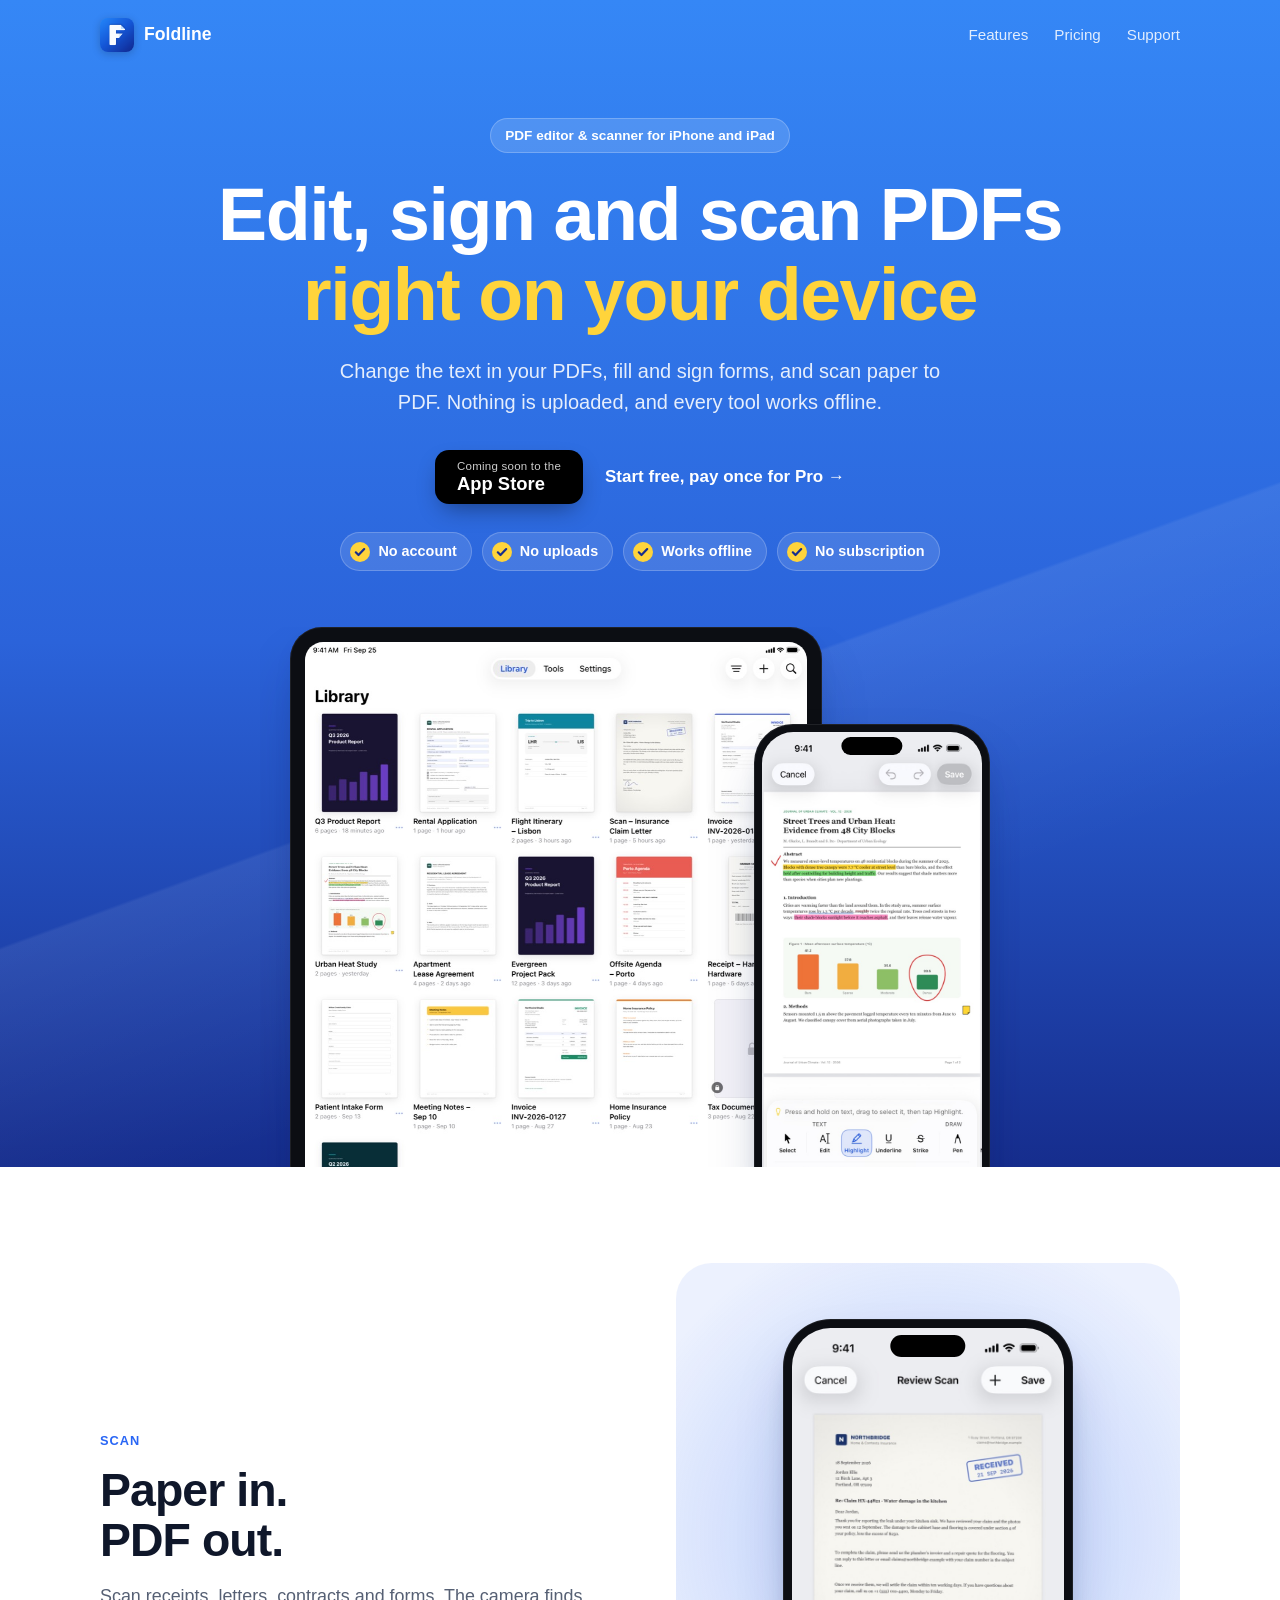
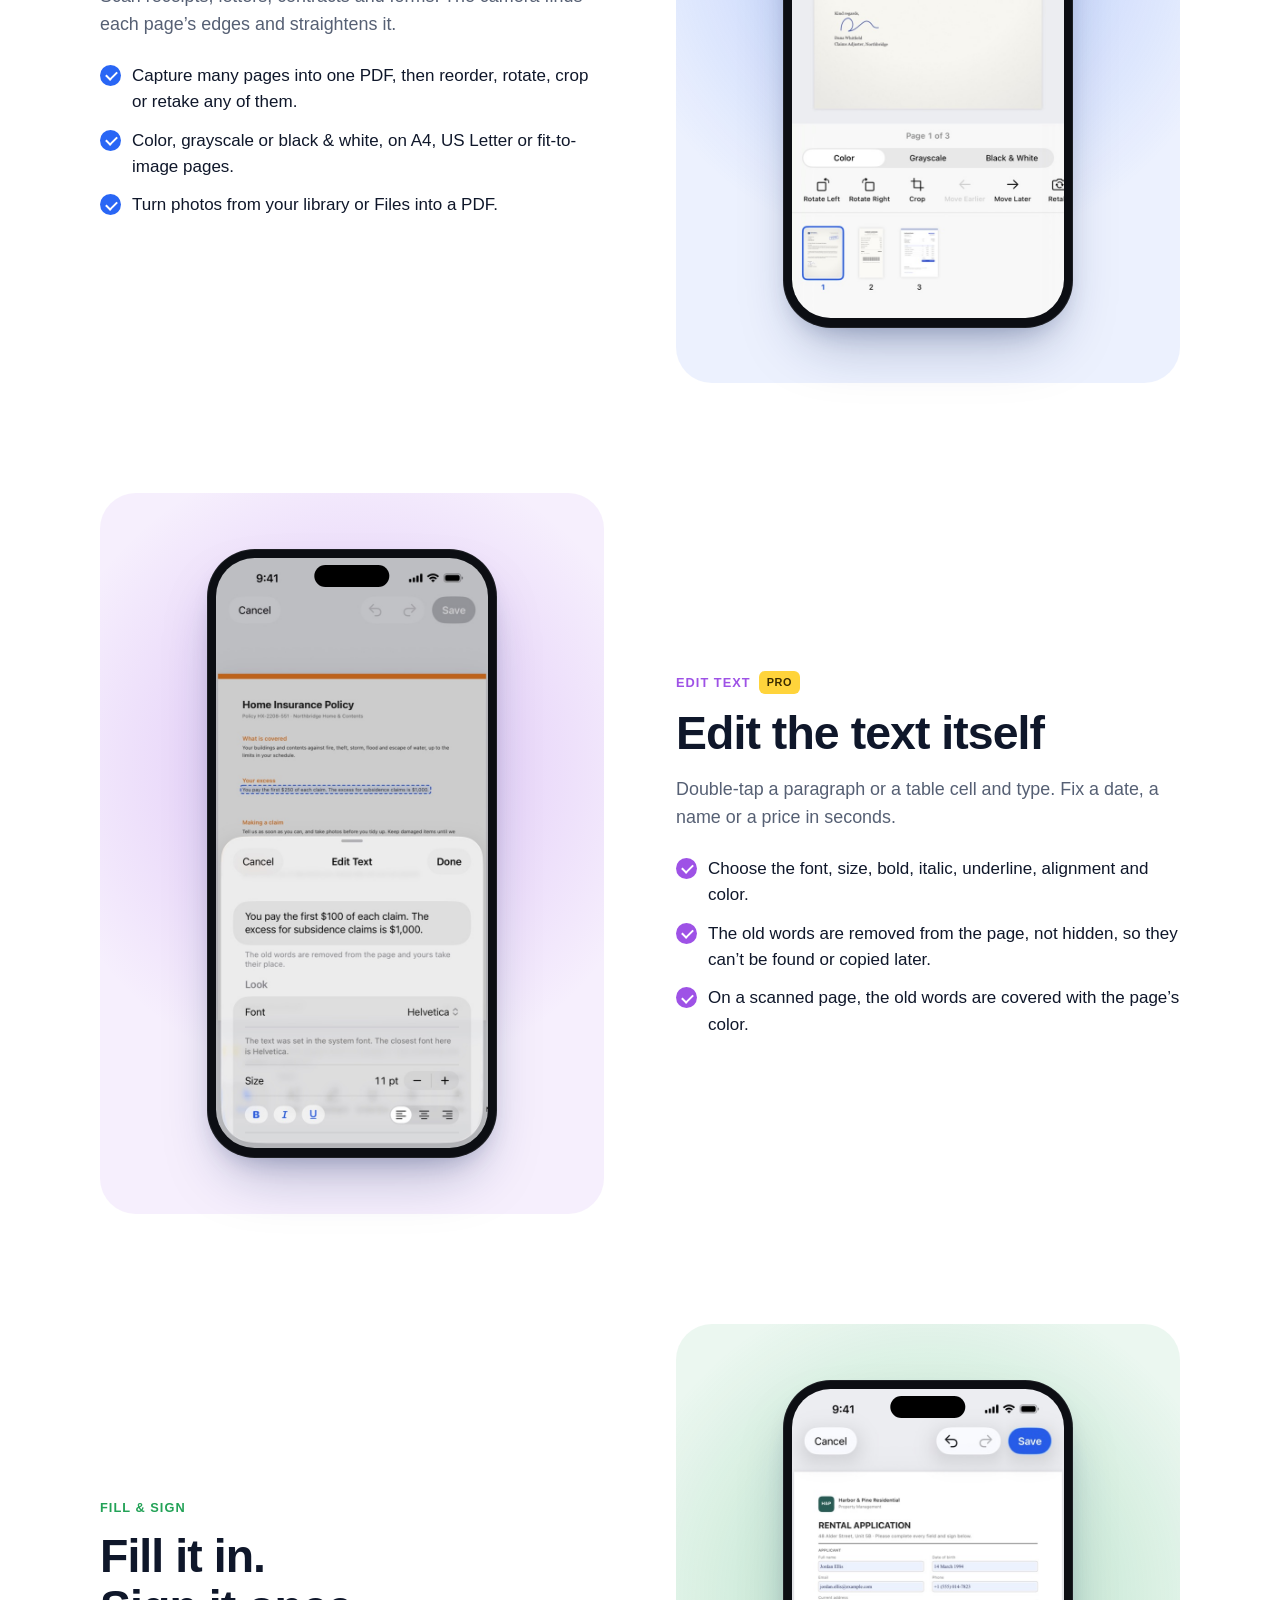
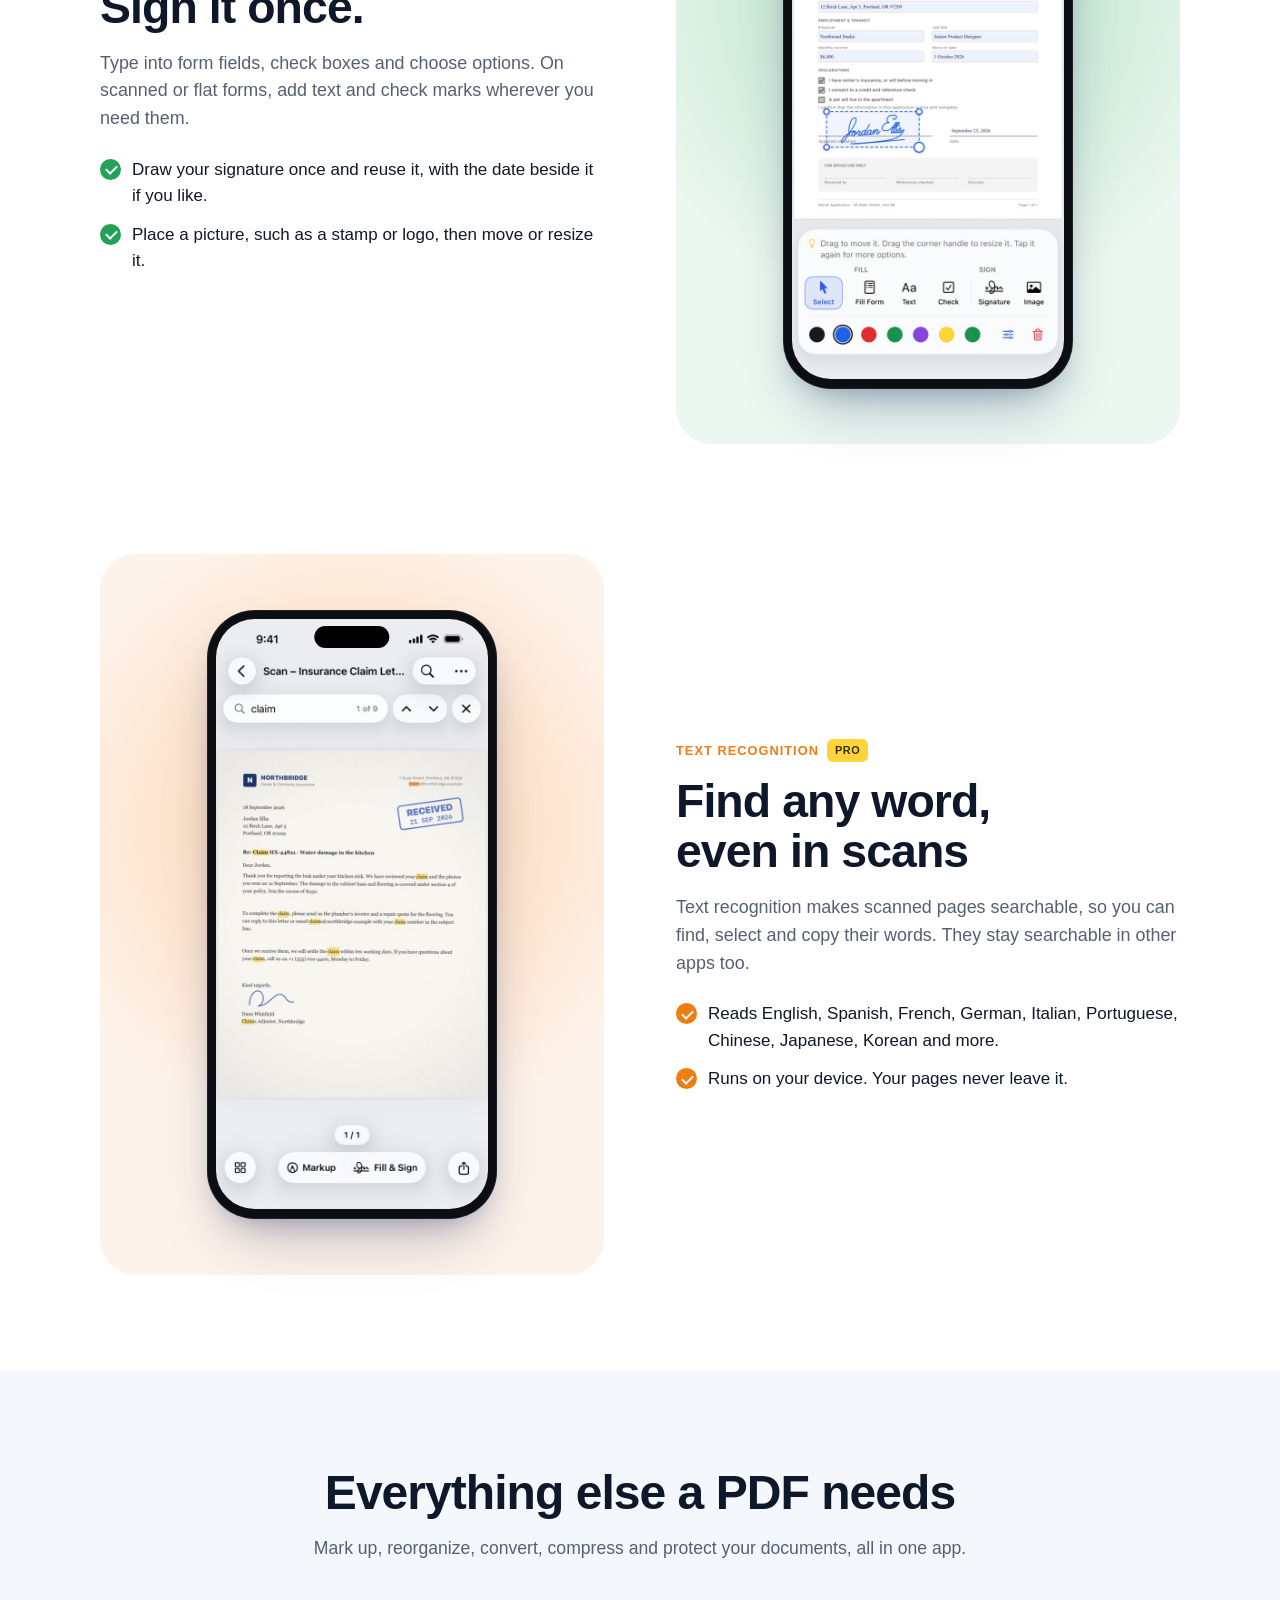
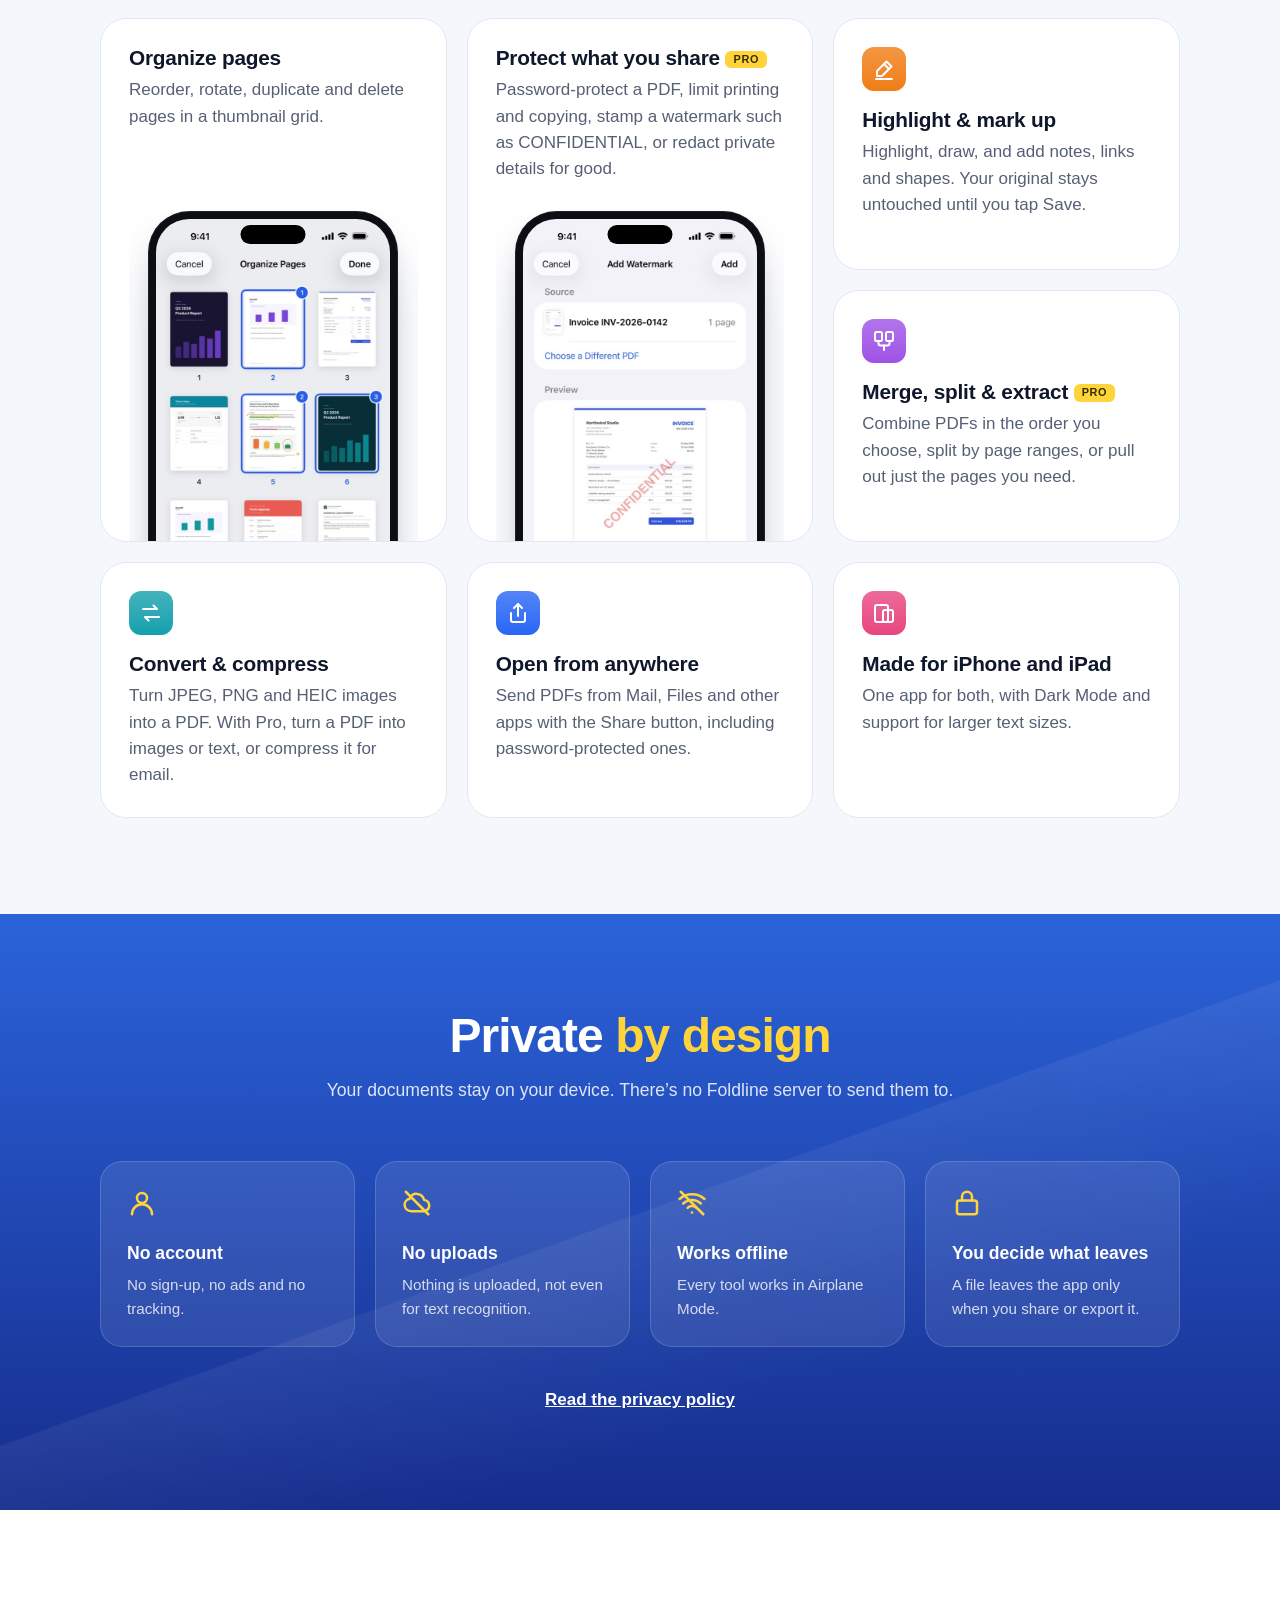
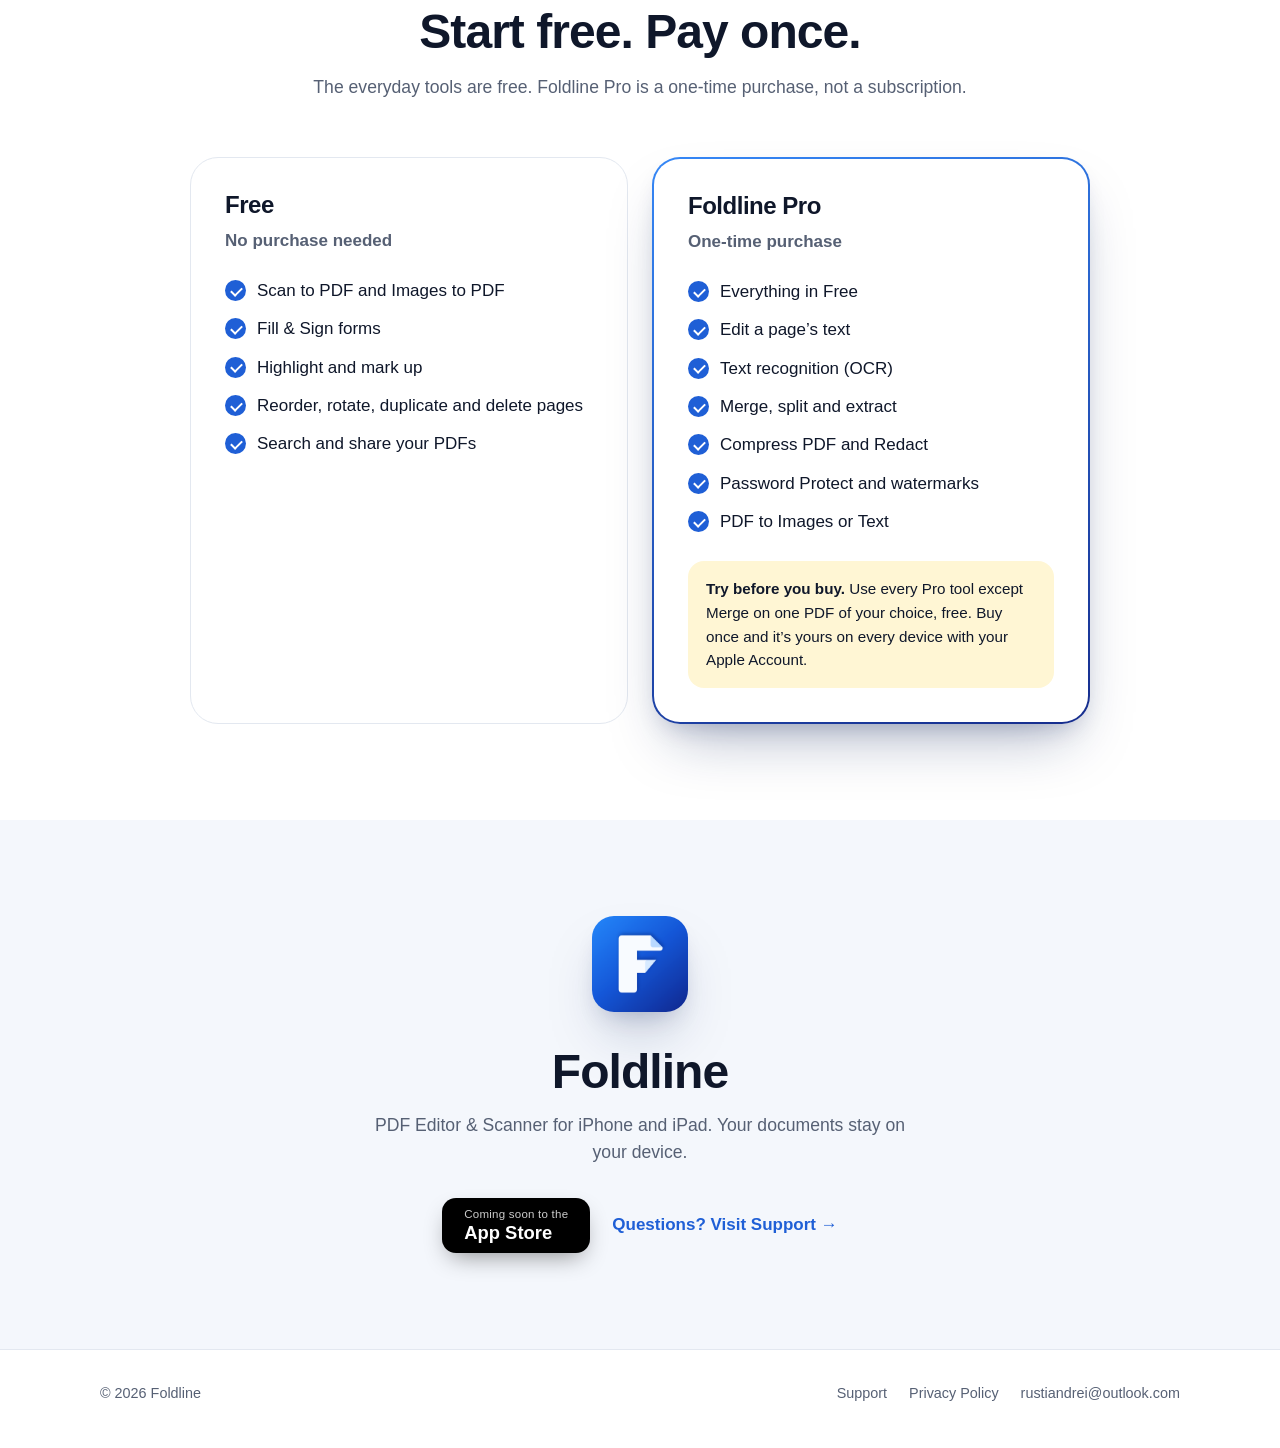
==== commit 26871c8c: "Add Compress PDF and Redact to the support and home pages Support: both tools in what Foldline Pro i" ====
--- a/index.html
+++ b/index.html
@@ -127,7 +127,7 @@
     <div class="wrap">
       <div class="section-head">
         <h2>Everything else a PDF needs</h2>
-        <p>Mark up, reorganize, convert and protect your documents, all in one app.</p>
+        <p>Mark up, reorganize, convert, compress and protect your documents, all in one app.</p>
       </div>
 
       <div class="bento">
@@ -139,7 +139,7 @@
 
         <div class="card tall t-red">
           <h3>Protect what you share <span class="pro">Pro</span></h3>
-          <p>Password-protect a PDF, limit printing and copying, or stamp a watermark such as CONFIDENTIAL.</p>
+          <p>Password-protect a PDF, limit printing and copying, stamp a watermark such as CONFIDENTIAL, or redact private details for good.</p>
           <div class="shot"><div class="phone"><div class="bezel"><img src="img/iphone-watermark.jpg" width="600" height="1304" loading="lazy" alt="Adding a CONFIDENTIAL watermark to an invoice"></div></div></div>
         </div>
 
@@ -157,8 +157,8 @@
 
         <div class="card t-teal">
           <div class="tile"><svg viewBox="0 0 24 24" fill="none" stroke="currentColor" stroke-width="2" stroke-linecap="round" stroke-linejoin="round" aria-hidden="true"><path d="M4 8h14l-3.5-3.5"/><path d="M20 16H6l3.5 3.5"/></svg></div>
-          <h3>Convert</h3>
-          <p>Turn JPEG, PNG and HEIC images into a PDF. With Pro, turn a PDF into images or text.</p>
+          <h3>Convert &amp; compress</h3>
+          <p>Turn JPEG, PNG and HEIC images into a PDF. With Pro, turn a PDF into images or text, or compress it for email.</p>
         </div>
 
         <div class="card t-blue">
@@ -236,6 +236,7 @@
             <li>Edit a page’s text</li>
             <li>Text recognition (OCR)</li>
             <li>Merge, split and extract</li>
+            <li>Compress PDF and Redact</li>
             <li>Password Protect and watermarks</li>
             <li>PDF to Images or Text</li>
           </ul>
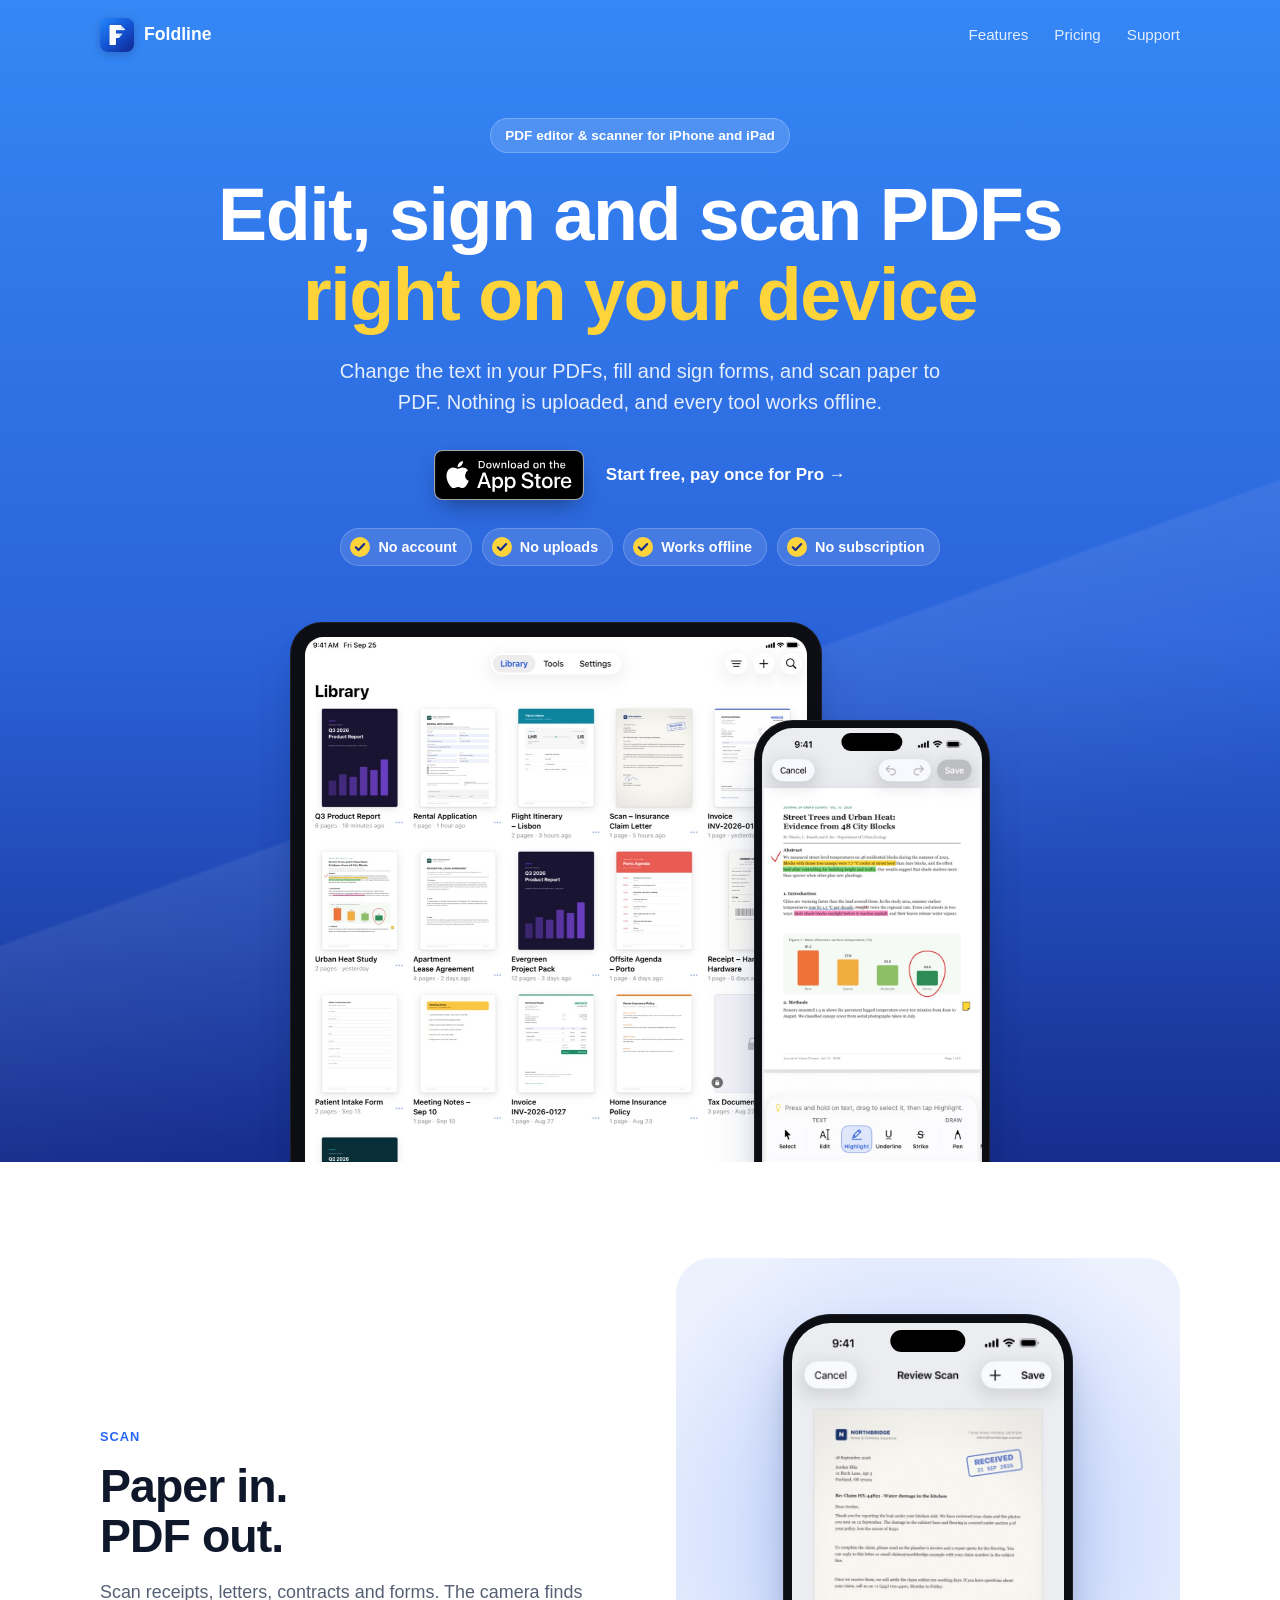
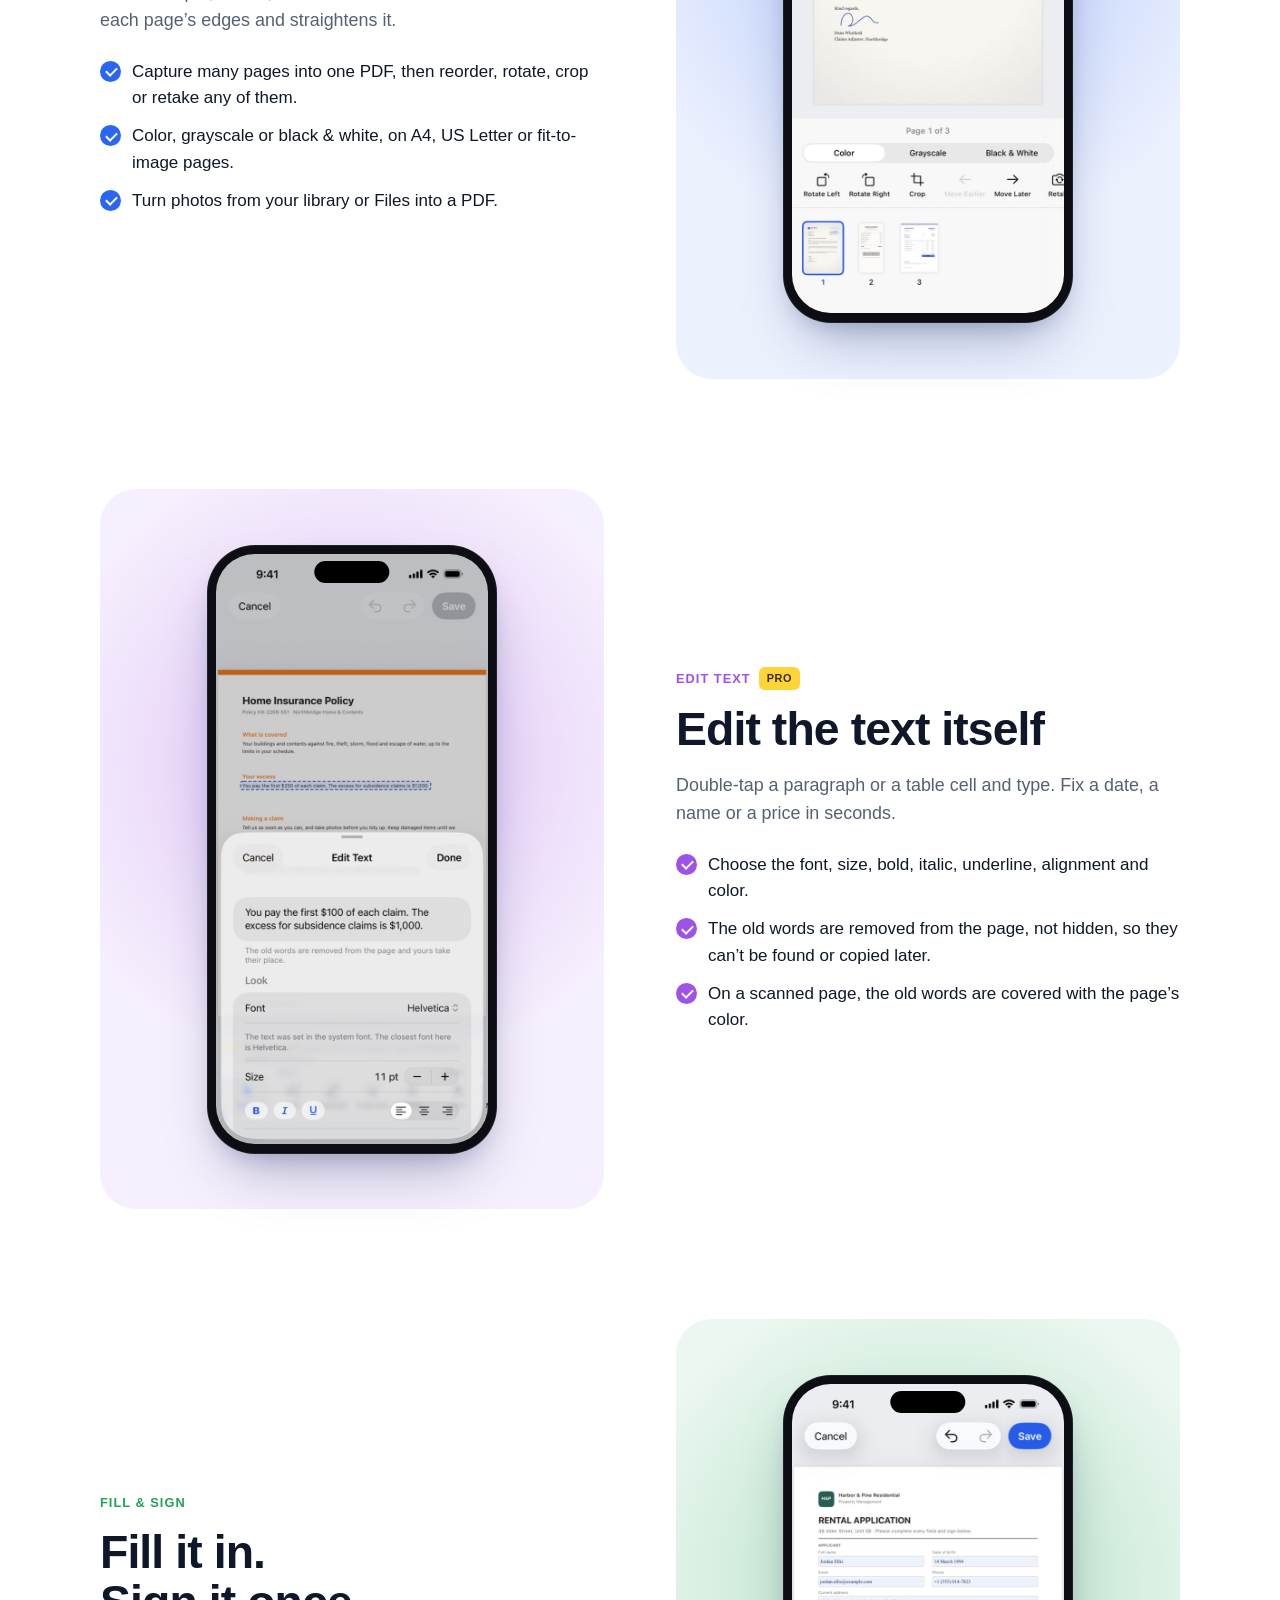
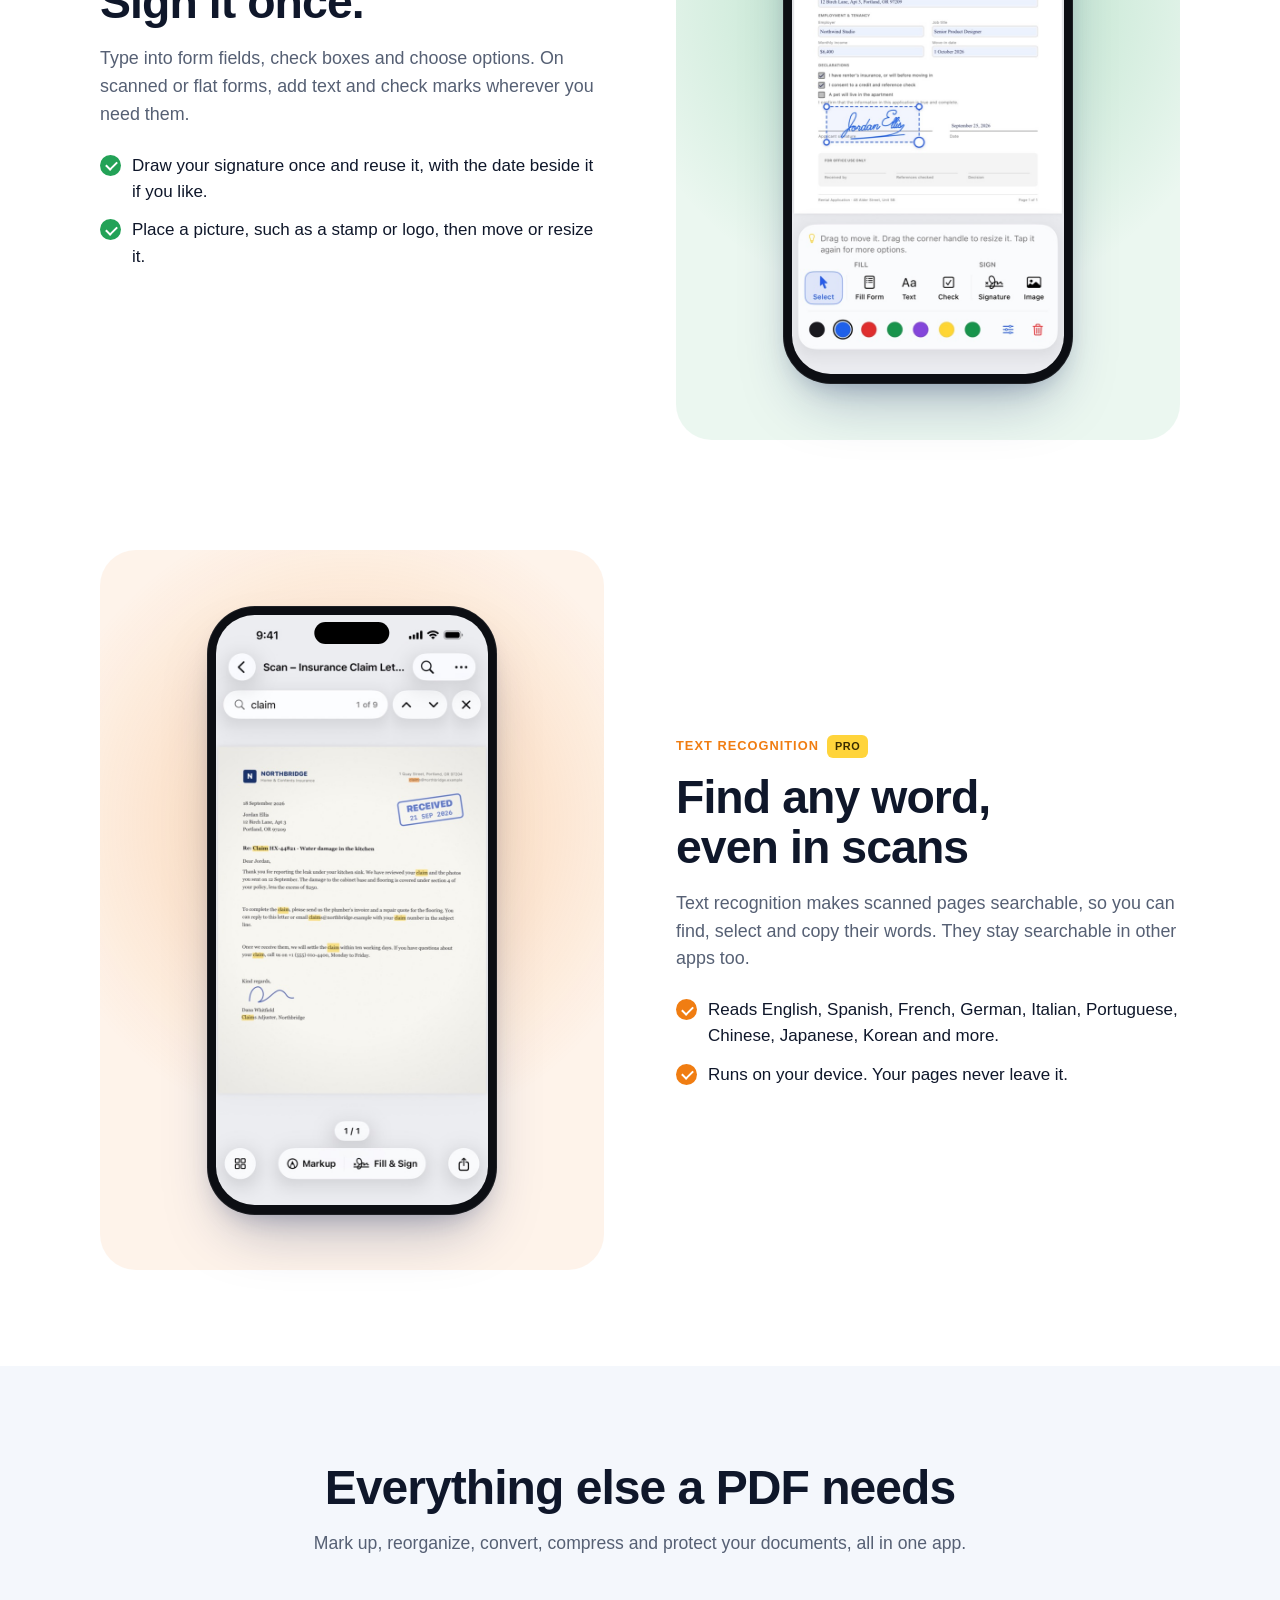
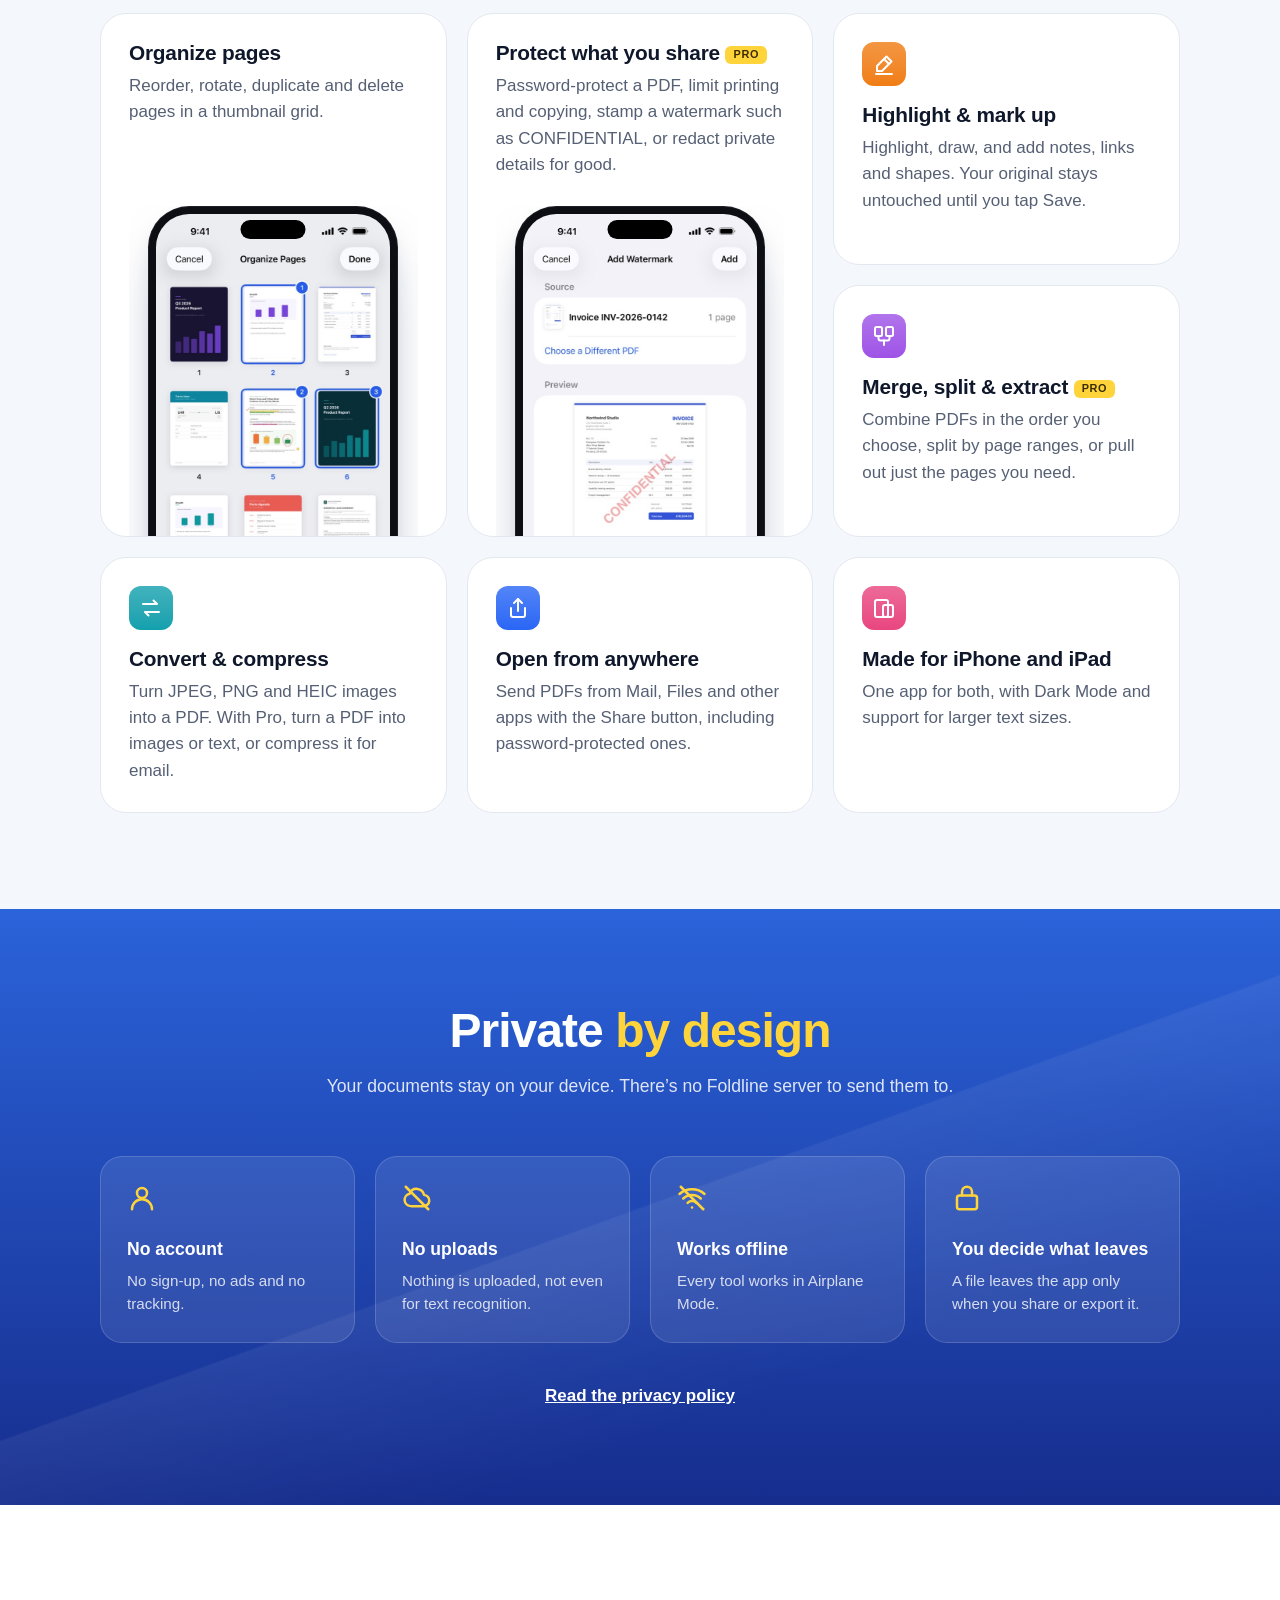
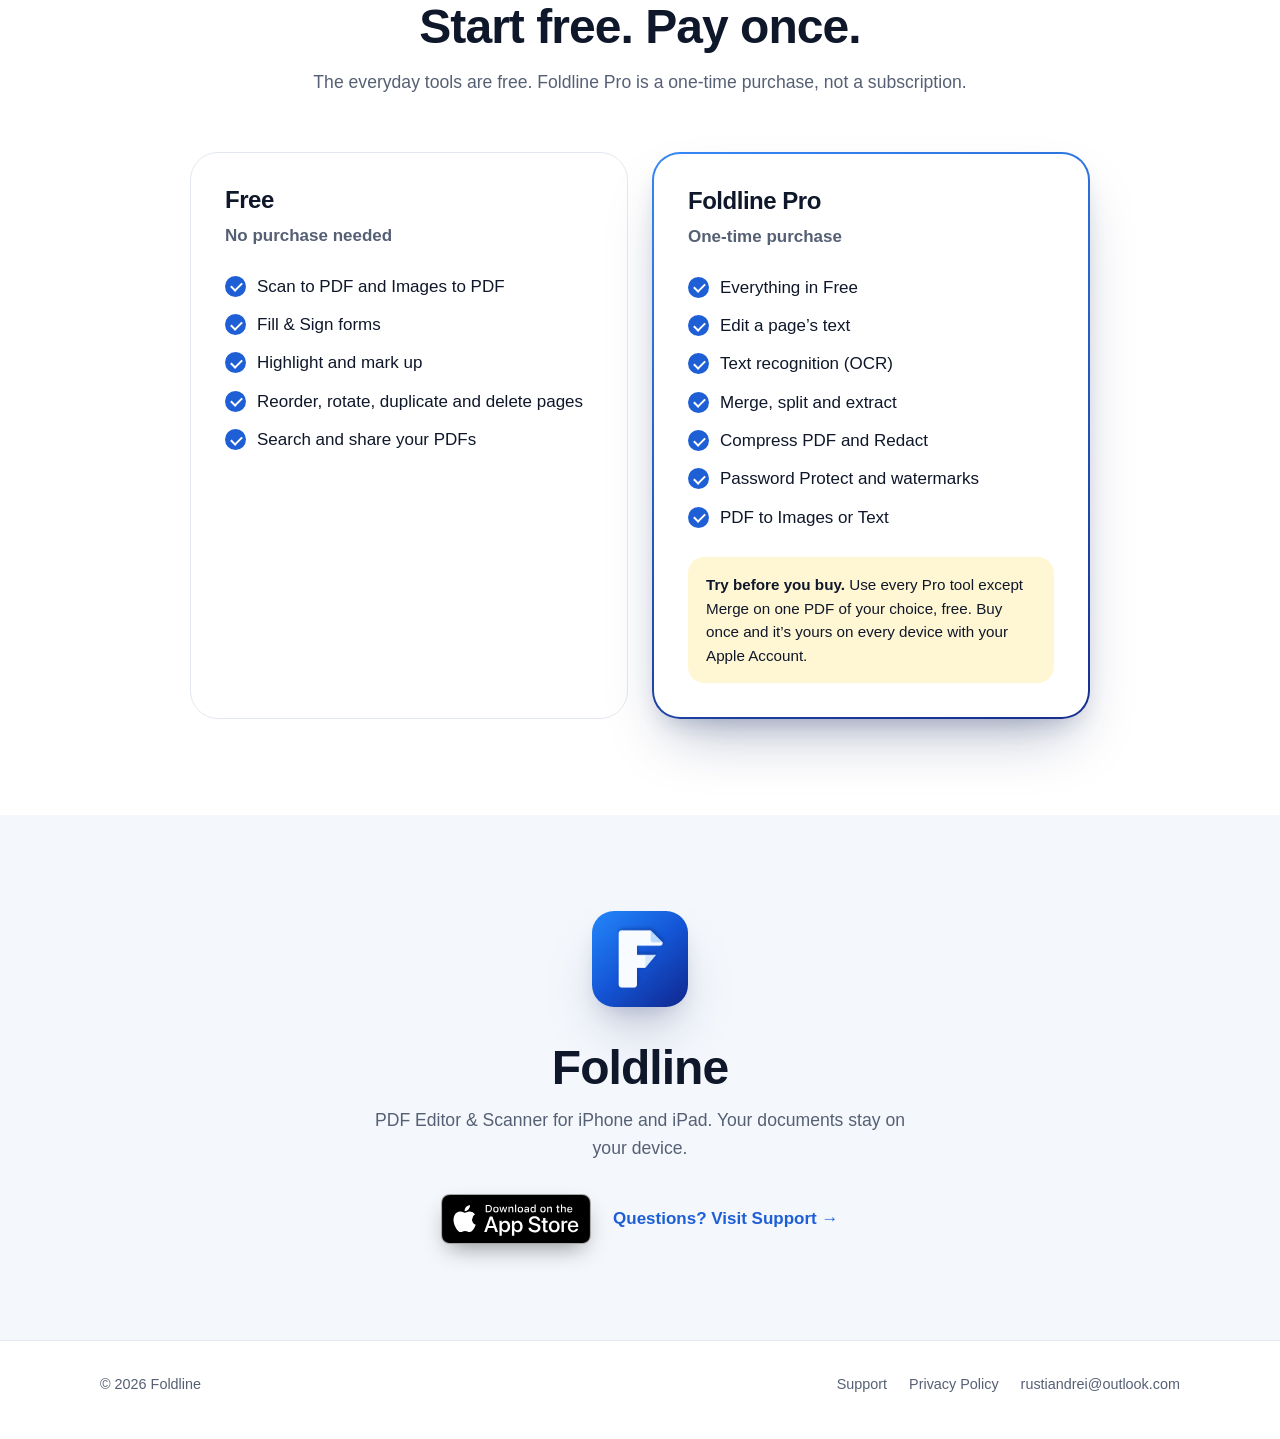
==== commit 050de7c2: "Link the App Store page now that Foldline is live Both "Coming soon to the App Store" placeholders o" ====
--- a/index.html
+++ b/index.html
@@ -6,6 +6,7 @@
   <title>Foldline: PDF Editor &amp; Scanner for iPhone and iPad</title>
   <meta name="description" content="Edit the text in your PDFs, fill and sign forms, and scan paper to PDF on iPhone and iPad. No account, no uploads, and every tool works offline.">
   <meta name="theme-color" content="#3587f6">
+  <meta name="apple-itunes-app" content="app-id=6815394419">
   <link rel="canonical" href="https://rustiandrei.github.io/foldline/">
   <meta property="og:type" content="website">
   <meta property="og:site_name" content="Foldline">
@@ -37,7 +38,7 @@
     <h1><span class="line">Edit, sign and scan PDFs</span> <span class="line hl">right on your device</span></h1>
     <p class="lede">Change the text in your PDFs, fill and sign forms, and scan paper to PDF. Nothing is uploaded, and every tool works offline.</p>
     <div class="actions">
-      <span class="store" role="note"><small>Coming soon to the</small><strong>App Store</strong></span>
+      <a class="badge" href="https://apps.apple.com/us/app/foldline-pdf-editor-scanner/id6815394419"><img src="img/app-store-badge.svg" width="150" height="50" alt="Download on the App Store"></a>
       <a class="textlink" href="#pricing">Start free, pay once for Pro →</a>
     </div>
     <ul class="checks">
@@ -252,7 +253,7 @@
       <h2>Foldline</h2>
       <p>PDF Editor &amp; Scanner for iPhone and iPad. Your documents stay on your device.</p>
       <div class="actions">
-        <span class="store" role="note"><small>Coming soon to the</small><strong>App Store</strong></span>
+        <a class="badge" href="https://apps.apple.com/us/app/foldline-pdf-editor-scanner/id6815394419"><img src="img/app-store-badge.svg" width="150" height="50" alt="Download on the App Store"></a>
         <a class="textlink" href="support.html">Questions? Visit Support →</a>
       </div>
     </div>
--- a/home.css
+++ b/home.css
@@ -163,20 +163,9 @@
   margin-top: 32px;
 }
 
-.store {
-  display: inline-flex;
-  flex-direction: column;
-  align-items: flex-start;
-  padding: 10px 22px;
-  border-radius: 14px;
-  background: #000;
-  color: #fff;
-  line-height: 1.15;
-  text-decoration: none;
-  box-shadow: 0 10px 24px -8px rgba(0, 0, 0, 0.45);
-}
-.store small { font-size: 0.72rem; opacity: 0.8; letter-spacing: 0.02em; }
-.store strong { font-size: 1.15rem; }
+/* Apple's "Download on the App Store" badge, as Apple supplies it: never redrawn, at least 40px tall. */
+.badge { display: inline-block; line-height: 0; border-radius: 9px; box-shadow: 0 10px 24px -8px rgba(0, 0, 0, 0.45); }
+.badge img { display: block; width: auto; height: 50px; }
 
 .textlink { color: #fff; font-weight: 600; text-decoration: none; }
 .textlink:hover { text-decoration: underline; }
